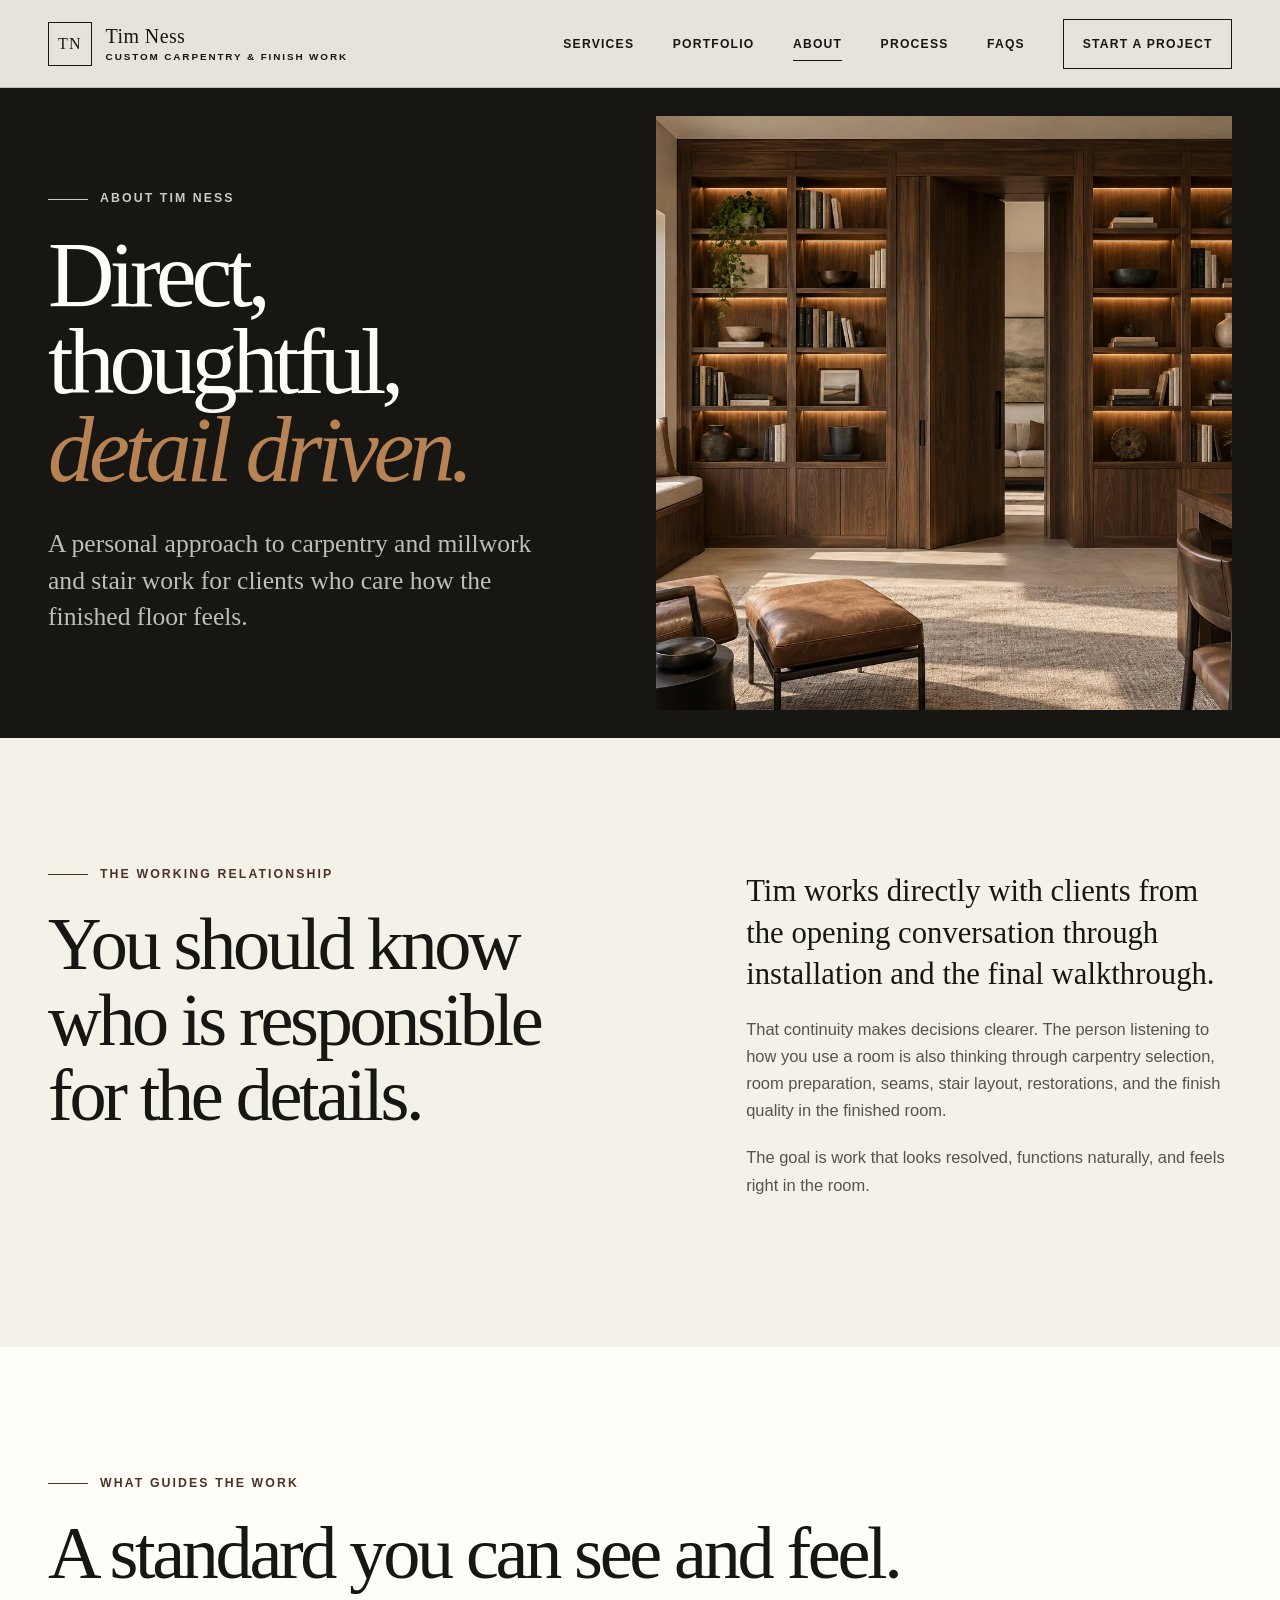
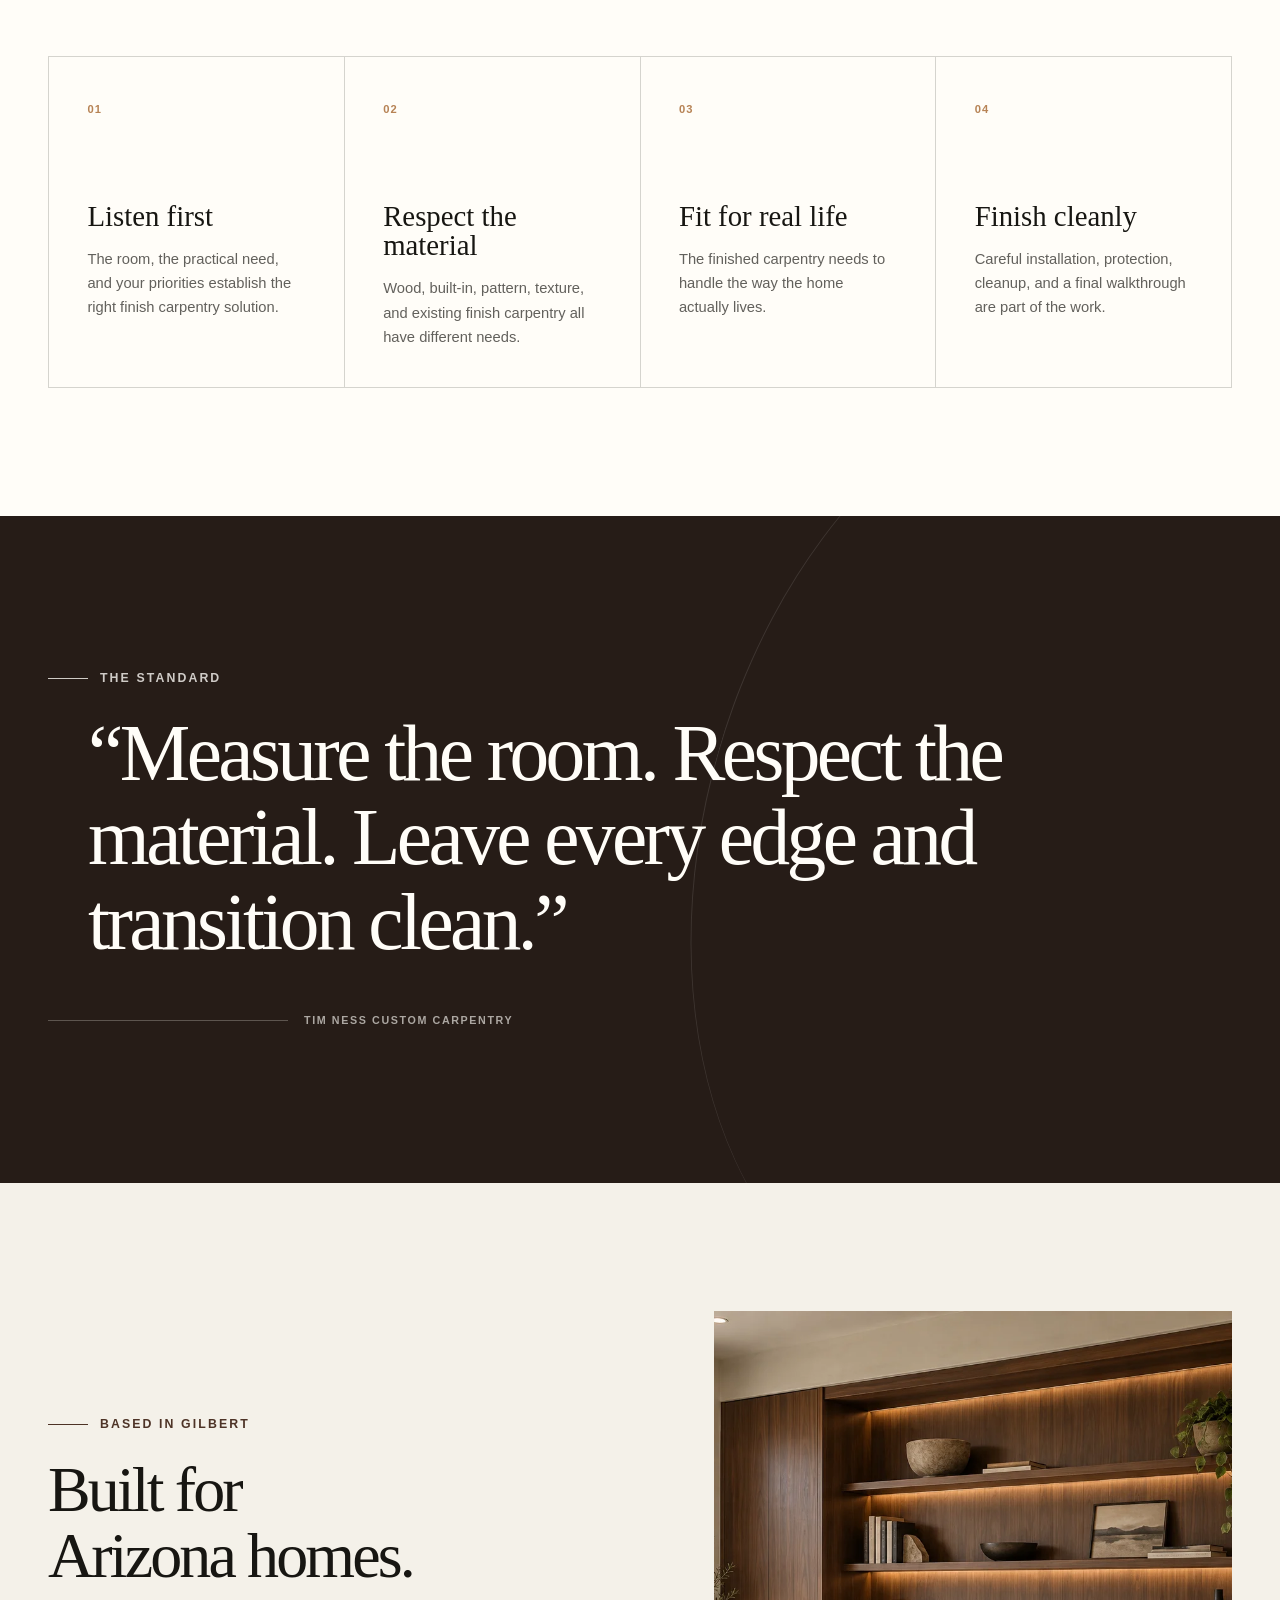
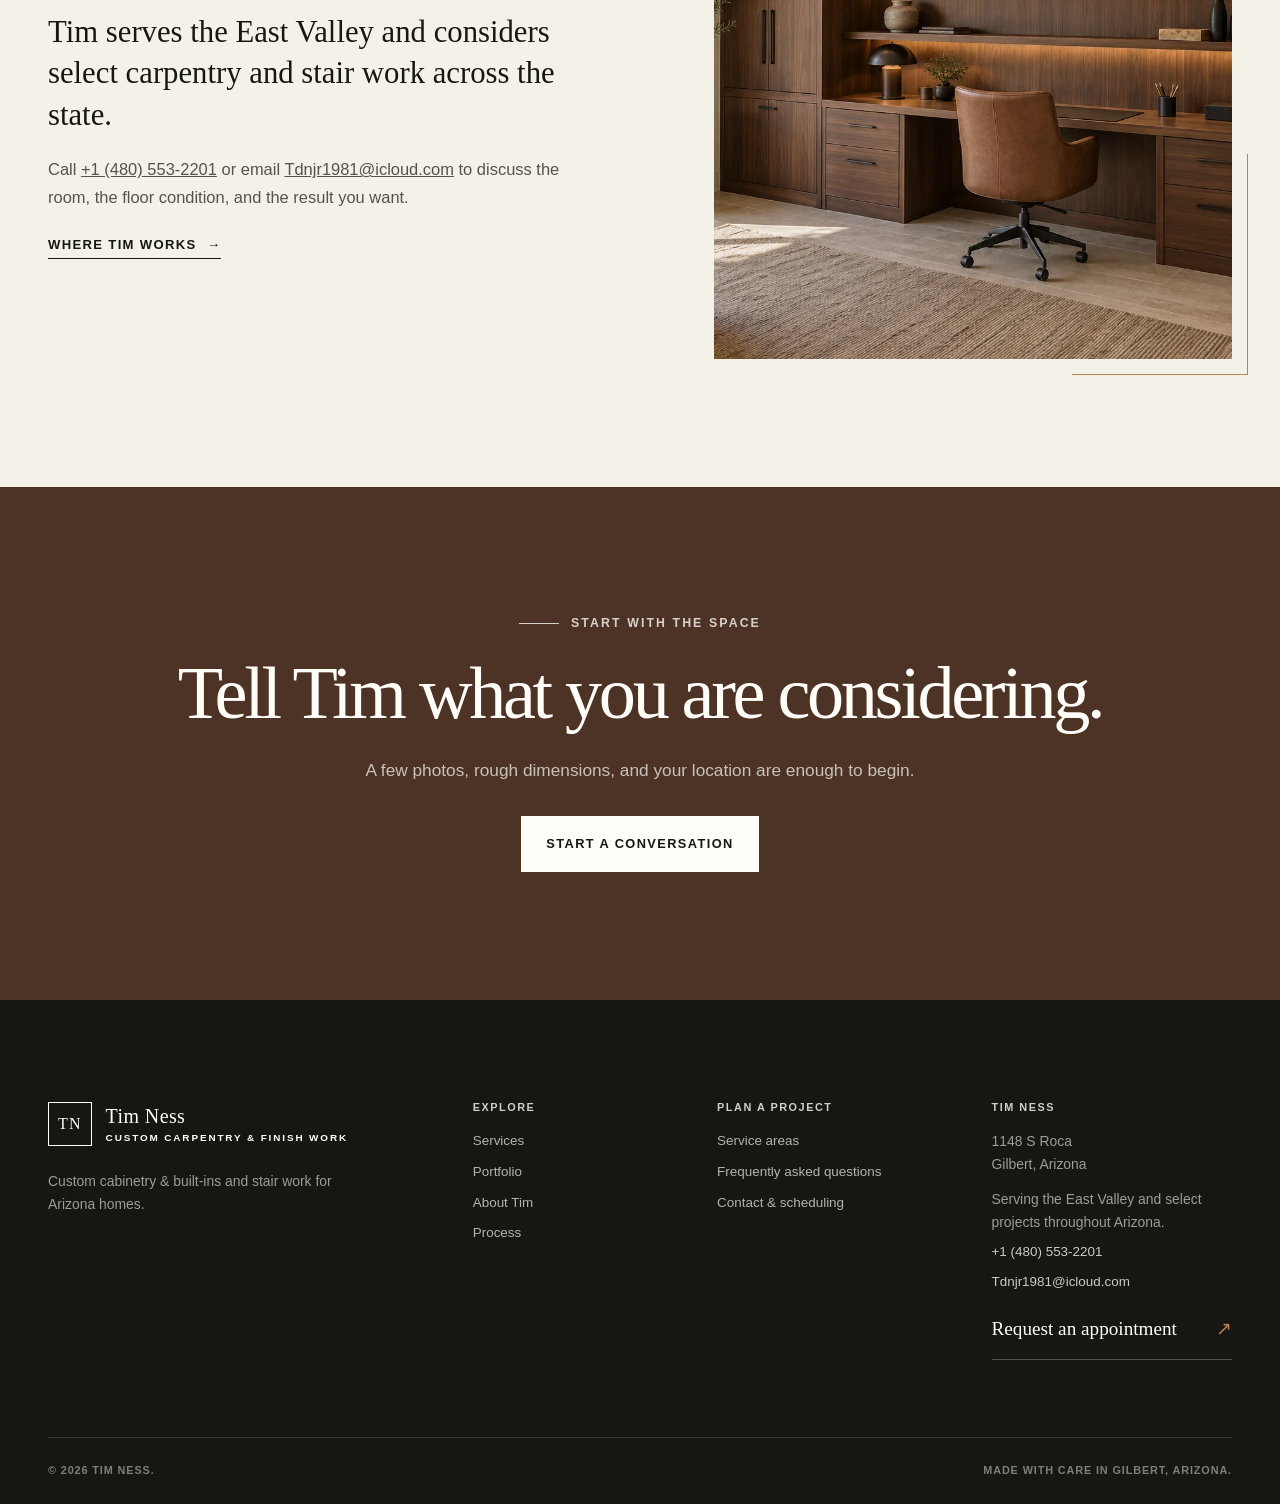
==== about/index.html @ 59b5bea2 "Publish Tim Ness carpentry preview" ====
<!doctype html>
<html lang="en-US">
<head>
	<meta charset="UTF-8">
	<meta name="viewport" content="width=device-width, initial-scale=1">
	<title>About Tim &#8211; Tim Ness Custom Carpentry</title>
<meta name='robots' content='noindex, nofollow' />
<meta name="description" content="Meet Tim Ness and learn about his detail-first approach to custom carpentry and finish work in Arizona."><style id="wp-img-auto-sizes-contain-inline-css">
img:is([sizes=auto i],[sizes^="auto," i]){contain-intrinsic-size:3000px 1500px}
/*# sourceURL=wp-img-auto-sizes-contain-inline-css */
</style>
<style id="wp-emoji-styles-inline-css">

	img.wp-smiley, img.emoji {
		display: inline !important;
		border: none !important;
		box-shadow: none !important;
		height: 1em !important;
		width: 1em !important;
		margin: 0 0.07em !important;
		vertical-align: -0.1em !important;
		background: none !important;
		padding: 0 !important;
	}
/*# sourceURL=wp-emoji-styles-inline-css */
</style>
<style id="wp-block-library-inline-css">
:root{--wp-block-synced-color:#7a00df;--wp-block-synced-color--rgb:122,0,223;--wp-bound-block-color:var(--wp-block-synced-color);--wp-editor-canvas-background:#ddd;--wp-admin-theme-color:#007cba;--wp-admin-theme-color--rgb:0,124,186;--wp-admin-theme-color-darker-10:#006ba1;--wp-admin-theme-color-darker-10--rgb:0,107,160.5;--wp-admin-theme-color-darker-20:#005a87;--wp-admin-theme-color-darker-20--rgb:0,90,135;--wp-admin-border-width-focus:2px}@media (min-resolution:192dpi){:root{--wp-admin-border-width-focus:1.5px}}.wp-element-button{cursor:pointer}:root .has-very-light-gray-background-color{background-color:#eee}:root .has-very-dark-gray-background-color{background-color:#313131}:root .has-very-light-gray-color{color:#eee}:root .has-very-dark-gray-color{color:#313131}:root .has-vivid-green-cyan-to-vivid-cyan-blue-gradient-background{background:linear-gradient(135deg,#00d084,#0693e3)}:root .has-purple-crush-gradient-background{background:linear-gradient(135deg,#34e2e4,#4721fb 50%,#ab1dfe)}:root .has-hazy-dawn-gradient-background{background:linear-gradient(135deg,#faaca8,#dad0ec)}:root .has-subdued-olive-gradient-background{background:linear-gradient(135deg,#fafae1,#67a671)}:root .has-atomic-cream-gradient-background{background:linear-gradient(135deg,#fdd79a,#004a59)}:root .has-nightshade-gradient-background{background:linear-gradient(135deg,#330968,#31cdcf)}:root .has-midnight-gradient-background{background:linear-gradient(135deg,#020381,#2874fc)}:root{--wp--preset--font-size--normal:16px;--wp--preset--font-size--huge:42px}.has-regular-font-size{font-size:1em}.has-larger-font-size{font-size:2.625em}.has-normal-font-size{font-size:var(--wp--preset--font-size--normal)}.has-huge-font-size{font-size:var(--wp--preset--font-size--huge)}:root .has-text-align-center{text-align:center}:root .has-text-align-left{text-align:left}:root .has-text-align-right{text-align:right}.has-fit-text{white-space:nowrap!important}#end-resizable-editor-section{display:none}.aligncenter{clear:both}.items-justified-left{justify-content:flex-start}.items-justified-center{justify-content:center}.items-justified-right{justify-content:flex-end}.items-justified-space-between{justify-content:space-between}.screen-reader-text{word-wrap:normal!important;border:0;clip-path:inset(50%);height:1px;margin:-1px;overflow:hidden;padding:0;position:absolute;width:1px;word-break:normal!important}.screen-reader-text:focus{background-color:#ddd;clip-path:none;color:#444;display:block;font-size:1em;height:auto;left:5px;line-height:normal;padding:15px 23px 14px;text-decoration:none;top:5px;width:auto;z-index:100000}html :where(.has-border-color){border-style:solid}html :where([style^=border-color],[style*=";border-color"],[style*="; border-color"]){border-style:solid}html :where([style^=border-top-color],[style*=";border-top-color"],[style*="; border-top-color"]){border-top-style:solid}html :where([style^=border-right-color],[style*=";border-right-color"],[style*="; border-right-color"]){border-right-style:solid}html :where([style^=border-bottom-color],[style*=";border-bottom-color"],[style*="; border-bottom-color"]){border-bottom-style:solid}html :where([style^=border-left-color],[style*=";border-left-color"],[style*="; border-left-color"]){border-left-style:solid}html :where([style^=border-width],[style*=";border-width"],[style*="; border-width"]){border-style:solid}html :where([style^=border-top-width],[style*=";border-top-width"],[style*="; border-top-width"]){border-top-style:solid}html :where([style^=border-right-width],[style*=";border-right-width"],[style*="; border-right-width"]){border-right-style:solid}html :where([style^=border-bottom-width],[style*=";border-bottom-width"],[style*="; border-bottom-width"]){border-bottom-style:solid}html :where([style^=border-left-width],[style*=";border-left-width"],[style*="; border-left-width"]){border-left-style:solid}html :where(img[class*=wp-image-]){height:auto;max-width:100%}:where(figure){margin:0 0 1em}html :where(.is-position-sticky){--wp-admin--admin-bar--position-offset:var(--wp-admin--admin-bar--height,0px)}@media screen and (max-width:600px){html :where(.is-position-sticky){--wp-admin--admin-bar--position-offset:0px}}

/*# sourceURL=/wp-includes/css/dist/block-library/common.min.css */
</style>
<style id="classic-theme-styles-inline-css">
/*! This file is auto-generated */
.wp-block-button__link{color:#fff;background-color:#32373c;border-radius:9999px;box-shadow:none;text-decoration:none;padding:calc(.667em + 2px) calc(1.333em + 2px);font-size:1.125em}.wp-block-file__button{background:#32373c;color:#fff;text-decoration:none}
/*# sourceURL=/wp-includes/css/classic-themes.min.css */
</style>

<style id="global-styles-inline-css">
:root{--wp--preset--aspect-ratio--square: 1;--wp--preset--aspect-ratio--4-3: 4/3;--wp--preset--aspect-ratio--3-4: 3/4;--wp--preset--aspect-ratio--3-2: 3/2;--wp--preset--aspect-ratio--2-3: 2/3;--wp--preset--aspect-ratio--16-9: 16/9;--wp--preset--aspect-ratio--9-16: 9/16;--wp--preset--color--black: #000000;--wp--preset--color--cyan-bluish-gray: #abb8c3;--wp--preset--color--white: #ffffff;--wp--preset--color--pale-pink: #f78da7;--wp--preset--color--vivid-red: #cf2e2e;--wp--preset--color--luminous-vivid-orange: #ff6900;--wp--preset--color--luminous-vivid-amber: #fcb900;--wp--preset--color--light-green-cyan: #7bdcb5;--wp--preset--color--vivid-green-cyan: #00d084;--wp--preset--color--pale-cyan-blue: #8ed1fc;--wp--preset--color--vivid-cyan-blue: #0693e3;--wp--preset--color--vivid-purple: #9b51e0;--wp--preset--gradient--vivid-cyan-blue-to-vivid-purple: linear-gradient(135deg,rgb(6,147,227) 0%,rgb(155,81,224) 100%);--wp--preset--gradient--light-green-cyan-to-vivid-green-cyan: linear-gradient(135deg,rgb(122,220,180) 0%,rgb(0,208,130) 100%);--wp--preset--gradient--luminous-vivid-amber-to-luminous-vivid-orange: linear-gradient(135deg,rgb(252,185,0) 0%,rgb(255,105,0) 100%);--wp--preset--gradient--luminous-vivid-orange-to-vivid-red: linear-gradient(135deg,rgb(255,105,0) 0%,rgb(207,46,46) 100%);--wp--preset--gradient--very-light-gray-to-cyan-bluish-gray: linear-gradient(135deg,rgb(238,238,238) 0%,rgb(169,184,195) 100%);--wp--preset--gradient--cool-to-warm-spectrum: linear-gradient(135deg,rgb(74,234,220) 0%,rgb(151,120,209) 20%,rgb(207,42,186) 40%,rgb(238,44,130) 60%,rgb(251,105,98) 80%,rgb(254,248,76) 100%);--wp--preset--gradient--blush-light-purple: linear-gradient(135deg,rgb(255,206,236) 0%,rgb(152,150,240) 100%);--wp--preset--gradient--blush-bordeaux: linear-gradient(135deg,rgb(254,205,165) 0%,rgb(254,45,45) 50%,rgb(107,0,62) 100%);--wp--preset--gradient--luminous-dusk: linear-gradient(135deg,rgb(255,203,112) 0%,rgb(199,81,192) 50%,rgb(65,88,208) 100%);--wp--preset--gradient--pale-ocean: linear-gradient(135deg,rgb(255,245,203) 0%,rgb(182,227,212) 50%,rgb(51,167,181) 100%);--wp--preset--gradient--electric-grass: linear-gradient(135deg,rgb(202,248,128) 0%,rgb(113,206,126) 100%);--wp--preset--gradient--midnight: linear-gradient(135deg,rgb(2,3,129) 0%,rgb(40,116,252) 100%);--wp--preset--font-size--small: 13px;--wp--preset--font-size--medium: 20px;--wp--preset--font-size--large: 36px;--wp--preset--font-size--x-large: 42px;--wp--preset--spacing--20: 0.44rem;--wp--preset--spacing--30: 0.67rem;--wp--preset--spacing--40: 1rem;--wp--preset--spacing--50: 1.5rem;--wp--preset--spacing--60: 2.25rem;--wp--preset--spacing--70: 3.38rem;--wp--preset--spacing--80: 5.06rem;--wp--preset--shadow--natural: 6px 6px 9px rgba(0, 0, 0, 0.2);--wp--preset--shadow--deep: 12px 12px 50px rgba(0, 0, 0, 0.4);--wp--preset--shadow--sharp: 6px 6px 0px rgba(0, 0, 0, 0.2);--wp--preset--shadow--outlined: 6px 6px 0px -3px rgb(255, 255, 255), 6px 6px rgb(0, 0, 0);--wp--preset--shadow--crisp: 6px 6px 0px rgb(0, 0, 0);}.wp-block-button{--wp--preset--dimension--25: 25%;--wp--preset--dimension--50: 50%;--wp--preset--dimension--75: 75%;--wp--preset--dimension--100: 100%;}:where(body) { margin: 0; }:where(.is-layout-flex){gap: 0.5em;}:where(.is-layout-grid){gap: 0.5em;}body .is-layout-flex{display: flex;}.is-layout-flex{flex-wrap: wrap;align-items: center;}.is-layout-flex > :is(*, div){margin: 0;}body .is-layout-grid{display: grid;}.is-layout-grid > :is(*, div){margin: 0;}body{padding-top: 0px;padding-right: 0px;padding-bottom: 0px;padding-left: 0px;}:root :where(.wp-element-button, .wp-block-button__link){background-color: #32373c;border-width: 0;color: #fff;font-family: inherit;font-size: inherit;font-style: inherit;font-weight: inherit;letter-spacing: inherit;line-height: inherit;padding-top: calc(0.667em + 2px);padding-right: calc(1.333em + 2px);padding-bottom: calc(0.667em + 2px);padding-left: calc(1.333em + 2px);text-decoration: none;text-transform: inherit;}.has-black-color{color: var(--wp--preset--color--black) !important;}.has-cyan-bluish-gray-color{color: var(--wp--preset--color--cyan-bluish-gray) !important;}.has-white-color{color: var(--wp--preset--color--white) !important;}.has-pale-pink-color{color: var(--wp--preset--color--pale-pink) !important;}.has-vivid-red-color{color: var(--wp--preset--color--vivid-red) !important;}.has-luminous-vivid-orange-color{color: var(--wp--preset--color--luminous-vivid-orange) !important;}.has-luminous-vivid-amber-color{color: var(--wp--preset--color--luminous-vivid-amber) !important;}.has-light-green-cyan-color{color: var(--wp--preset--color--light-green-cyan) !important;}.has-vivid-green-cyan-color{color: var(--wp--preset--color--vivid-green-cyan) !important;}.has-pale-cyan-blue-color{color: var(--wp--preset--color--pale-cyan-blue) !important;}.has-vivid-cyan-blue-color{color: var(--wp--preset--color--vivid-cyan-blue) !important;}.has-vivid-purple-color{color: var(--wp--preset--color--vivid-purple) !important;}.has-black-background-color{background-color: var(--wp--preset--color--black) !important;}.has-cyan-bluish-gray-background-color{background-color: var(--wp--preset--color--cyan-bluish-gray) !important;}.has-white-background-color{background-color: var(--wp--preset--color--white) !important;}.has-pale-pink-background-color{background-color: var(--wp--preset--color--pale-pink) !important;}.has-vivid-red-background-color{background-color: var(--wp--preset--color--vivid-red) !important;}.has-luminous-vivid-orange-background-color{background-color: var(--wp--preset--color--luminous-vivid-orange) !important;}.has-luminous-vivid-amber-background-color{background-color: var(--wp--preset--color--luminous-vivid-amber) !important;}.has-light-green-cyan-background-color{background-color: var(--wp--preset--color--light-green-cyan) !important;}.has-vivid-green-cyan-background-color{background-color: var(--wp--preset--color--vivid-green-cyan) !important;}.has-pale-cyan-blue-background-color{background-color: var(--wp--preset--color--pale-cyan-blue) !important;}.has-vivid-cyan-blue-background-color{background-color: var(--wp--preset--color--vivid-cyan-blue) !important;}.has-vivid-purple-background-color{background-color: var(--wp--preset--color--vivid-purple) !important;}.has-black-border-color{border-color: var(--wp--preset--color--black) !important;}.has-cyan-bluish-gray-border-color{border-color: var(--wp--preset--color--cyan-bluish-gray) !important;}.has-white-border-color{border-color: var(--wp--preset--color--white) !important;}.has-pale-pink-border-color{border-color: var(--wp--preset--color--pale-pink) !important;}.has-vivid-red-border-color{border-color: var(--wp--preset--color--vivid-red) !important;}.has-luminous-vivid-orange-border-color{border-color: var(--wp--preset--color--luminous-vivid-orange) !important;}.has-luminous-vivid-amber-border-color{border-color: var(--wp--preset--color--luminous-vivid-amber) !important;}.has-light-green-cyan-border-color{border-color: var(--wp--preset--color--light-green-cyan) !important;}.has-vivid-green-cyan-border-color{border-color: var(--wp--preset--color--vivid-green-cyan) !important;}.has-pale-cyan-blue-border-color{border-color: var(--wp--preset--color--pale-cyan-blue) !important;}.has-vivid-cyan-blue-border-color{border-color: var(--wp--preset--color--vivid-cyan-blue) !important;}.has-vivid-purple-border-color{border-color: var(--wp--preset--color--vivid-purple) !important;}.has-vivid-cyan-blue-to-vivid-purple-gradient-background{background: var(--wp--preset--gradient--vivid-cyan-blue-to-vivid-purple) !important;}.has-light-green-cyan-to-vivid-green-cyan-gradient-background{background: var(--wp--preset--gradient--light-green-cyan-to-vivid-green-cyan) !important;}.has-luminous-vivid-amber-to-luminous-vivid-orange-gradient-background{background: var(--wp--preset--gradient--luminous-vivid-amber-to-luminous-vivid-orange) !important;}.has-luminous-vivid-orange-to-vivid-red-gradient-background{background: var(--wp--preset--gradient--luminous-vivid-orange-to-vivid-red) !important;}.has-very-light-gray-to-cyan-bluish-gray-gradient-background{background: var(--wp--preset--gradient--very-light-gray-to-cyan-bluish-gray) !important;}.has-cool-to-warm-spectrum-gradient-background{background: var(--wp--preset--gradient--cool-to-warm-spectrum) !important;}.has-blush-light-purple-gradient-background{background: var(--wp--preset--gradient--blush-light-purple) !important;}.has-blush-bordeaux-gradient-background{background: var(--wp--preset--gradient--blush-bordeaux) !important;}.has-luminous-dusk-gradient-background{background: var(--wp--preset--gradient--luminous-dusk) !important;}.has-pale-ocean-gradient-background{background: var(--wp--preset--gradient--pale-ocean) !important;}.has-electric-grass-gradient-background{background: var(--wp--preset--gradient--electric-grass) !important;}.has-midnight-gradient-background{background: var(--wp--preset--gradient--midnight) !important;}.has-small-font-size{font-size: var(--wp--preset--font-size--small) !important;}.has-medium-font-size{font-size: var(--wp--preset--font-size--medium) !important;}.has-large-font-size{font-size: var(--wp--preset--font-size--large) !important;}.has-x-large-font-size{font-size: var(--wp--preset--font-size--x-large) !important;}
/*# sourceURL=global-styles-inline-css */
</style>

<link rel='stylesheet' id='tim-ness-main-css' href='https://ymemon.github.io/tim-ness-carpentry-preview/wp-content/themes/tim-ness-fine-carpentry/assets/css/main.css?ver=2.0.1' media='all' />
<link rel="https://api.w.org/" href="https://ymemon.github.io/tim-ness-carpentry-preview/wp-json/" /><link rel="alternate" title="JSON" type="application/json" href="https://ymemon.github.io/tim-ness-carpentry-preview/wp-json/wp/v2/pages/7" /><link rel="EditURI" type="application/rsd+xml" title="RSD" href="https://ymemon.github.io/tim-ness-carpentry-preview/xmlrpc.php?rsd" />
<meta name="generator" content="WordPress 7.1" />
<link rel="canonical" href="https://ymemon.github.io/tim-ness-carpentry-preview/about/" />
<link rel='shortlink' href='https://ymemon.github.io/tim-ness-carpentry-preview/?p=7' />
</head>
<body class="wp-singular page-template-default page page-id-7 wp-embed-responsive wp-theme-tim-ness-fine-carpentry">
<a class="skip-link" href="#main-content">Skip to content</a>
<header class="site-header" data-site-header>
	<div class="site-shell header-inner">
		<a class="brand" href="https://ymemon.github.io/tim-ness-carpentry-preview/" aria-label="Tim Ness Custom Carpentry and Stair Work home">
			<span class="brand-mark" aria-hidden="true">TN</span>
			<span class="brand-copy">
				<strong>Tim Ness</strong>
				<small>Custom Carpentry & Finish Work</small>
			</span>
		</a>

		<button class="menu-toggle" type="button" aria-expanded="false" aria-controls="site-navigation">
			<span class="sr-only">Toggle navigation</span>
			<span></span><span></span>
		</button>

		<nav class="site-navigation" id="site-navigation" aria-label="Primary navigation">
			<a  href="https://ymemon.github.io/tim-ness-carpentry-preview/services/">Services</a>
			<a  href="https://ymemon.github.io/tim-ness-carpentry-preview/portfolio/">Portfolio</a>
			<a class="is-current" aria-current="page" href="https://ymemon.github.io/tim-ness-carpentry-preview/about/">About</a>
			<a  href="https://ymemon.github.io/tim-ness-carpentry-preview/process/">Process</a>
			<a  href="https://ymemon.github.io/tim-ness-carpentry-preview/frequently-asked-questions/">FAQs</a>
			<a class="nav-cta"  href="https://ymemon.github.io/tim-ness-carpentry-preview/contact/">Start a project</a>
		</nav>
	</div>
</header>




<main id="main-content">
	<section class="page-hero page-hero-dark"><div class="site-shell page-hero-grid"><div class="page-hero-copy"><p class="eyebrow eyebrow-light">About Tim Ness</p><h1>Direct, thoughtful,<br><em>detail driven.</em></h1><p class="page-lede">A personal approach to carpentry and millwork and stair work for clients who care how the finished floor feels.</p></div><div class="page-hero-image"><img src="https://ymemon.github.io/tim-ness-carpentry-preview/wp-content/themes/tim-ness-fine-carpentry/assets/images/built-ins-concept.webp" alt="Custom walnut built-in cabinetry with integrated seating in an Arizona home" width="1696" height="960" fetchpriority="high"></div></div></section>
	<section class="section-pad"><div class="site-shell content-split"><div><p class="eyebrow">The working relationship</p><h2>You should know who is responsible for the details.</h2></div><div class="rich-copy"><p class="lead">Tim works directly with clients from the opening conversation through installation and the final walkthrough.</p><p>That continuity makes decisions clearer. The person listening to how you use a room is also thinking through carpentry selection, room preparation, seams, stair layout, restorations, and the finish quality in the finished room.</p><p>The goal is work that looks resolved, functions naturally, and feels right in the room.</p></div></div></section>
	<section class="value-section section-pad"><div class="site-shell"><div class="section-heading"><p class="eyebrow">What guides the work</p><h2>A standard you can see and feel.</h2></div><div class="value-grid"><article class="value-card"><span>01</span><h3>Listen first</h3><p>The room, the practical need, and your priorities establish the right finish carpentry solution.</p></article><article class="value-card"><span>02</span><h3>Respect the material</h3><p>Wood, built-in, pattern, texture, and existing finish carpentry all have different needs.</p></article><article class="value-card"><span>03</span><h3>Fit for real life</h3><p>The finished carpentry needs to handle the way the home actually lives.</p></article><article class="value-card"><span>04</span><h3>Finish cleanly</h3><p>Careful installation, protection, cleanup, and a final walkthrough are part of the work.</p></article></div></div></section>
	<section class="statement" aria-label="Craft statement"><div class="site-shell statement-inner"><p class="eyebrow eyebrow-light">The standard</p><blockquote>&ldquo;Measure the room. Respect the material. Leave every edge and transition clean.&rdquo;</blockquote><div class="statement-rule"><span></span><small>Tim Ness Custom Carpentry</small></div></div></section>
	<section class="section-pad"><div class="site-shell content-split content-split-image reverse"><div class="split-image"><img src="https://ymemon.github.io/tim-ness-carpentry-preview/wp-content/themes/tim-ness-fine-carpentry/assets/images/portfolio-office-concept.webp" alt="Warm carpentryed room in an Arizona home" width="1536" height="1024" loading="lazy"></div><div class="split-copy"><p class="eyebrow">Based in Gilbert</p><h2>Built for Arizona homes.</h2><p class="lead">Tim serves the East Valley and considers select carpentry and stair work across the state.</p><p>Call <a href="tel:+14805532201">+1 (480) 553-2201</a> or email <a href="mailto:Tdnjr1981@icloud.com">Tdnjr1981@icloud.com</a> to discuss the room, the floor condition, and the result you want.</p><a class="text-link" href="https://ymemon.github.io/tim-ness-carpentry-preview/service-areas/">Where Tim works <span aria-hidden="true">&rarr;</span></a></div></div></section>
	<section class="page-cta"><div class="site-shell page-cta-inner"><p class="eyebrow eyebrow-light">Start with the space</p><h2>Tell Tim what you are considering.</h2><p>A few photos, rough dimensions, and your location are enough to begin.</p><a class="button button-light" href="https://ymemon.github.io/tim-ness-carpentry-preview/contact/">Start a conversation</a></div></section>
</main>
<footer class="site-footer">
	<div class="site-shell footer-grid">
		<div>
			<a class="brand brand-light" href="https://ymemon.github.io/tim-ness-carpentry-preview/">
				<span class="brand-mark" aria-hidden="true">TN</span>
				<span class="brand-copy"><strong>Tim Ness</strong><small>Custom Carpentry & Finish Work</small></span>
			</a>
			<p>Custom cabinetry & built-ins and stair work for Arizona homes.</p>
		</div>
		<div>
			<h2>Explore</h2>
			<nav class="footer-links" aria-label="Footer navigation">
				<a href="https://ymemon.github.io/tim-ness-carpentry-preview/services/">Services</a>
				<a href="https://ymemon.github.io/tim-ness-carpentry-preview/portfolio/">Portfolio</a>
				<a href="https://ymemon.github.io/tim-ness-carpentry-preview/about/">About Tim</a>
				<a href="https://ymemon.github.io/tim-ness-carpentry-preview/process/">Process</a>
			</nav>
		</div>
		<div>
			<h2>Plan a project</h2>
			<nav class="footer-links" aria-label="Project information">
				<a href="https://ymemon.github.io/tim-ness-carpentry-preview/service-areas/">Service areas</a>
				<a href="https://ymemon.github.io/tim-ness-carpentry-preview/frequently-asked-questions/">Frequently asked questions</a>
				<a href="https://ymemon.github.io/tim-ness-carpentry-preview/contact/">Contact & scheduling</a>
			</nav>
		</div>
		<div>
			<h2>Tim Ness</h2>
			<address>1148 S Roca<br>Gilbert, Arizona</address>
			<p class="footer-service-note">Serving the East Valley and select projects throughout Arizona.</p>
			<a class="footer-contact-line" href="tel:+14805532201">+1 (480) 553-2201</a>
			<a class="footer-contact-line" href="mailto:Tdnjr1981@icloud.com">Tdnjr1981@icloud.com</a>
			<a class="footer-action" href="https://ymemon.github.io/tim-ness-carpentry-preview/contact/">Request an appointment <span aria-hidden="true">↗</span></a>
		</div>
	</div>
	<div class="site-shell footer-bottom">
		<p>© 2026 Tim Ness.</p>
		<p>Made with care in Gilbert, Arizona.</p>
	</div>
</footer>
<script type="speculationrules">
{"prefetch":[{"source":"document","where":{"and":[{"href_matches":"/*"},{"not":{"href_matches":["/wp-*.php","/wp-admin/*","/wp-content/uploads/*","/wp-content/*","/wp-content/plugins/*","/wp-content/themes/tim-ness-fine-carpentry/*","/*\\?(.+)"]}},{"not":{"selector_matches":"a[rel~=\"nofollow\"]"}},{"not":{"selector_matches":".no-prefetch, .no-prefetch a"}}]},"eagerness":"conservative"}]}
</script>
<script id="tim-ness-main-js" src="https://ymemon.github.io/tim-ness-carpentry-preview/wp-content/themes/tim-ness-fine-carpentry/assets/js/main.js?ver=2.0.1"></script>
<script id="wp-emoji-settings" type="application/json">
{"baseUrl":"https://s.w.org/images/core/emoji/17.0.2/72x72/","ext":".png","svgUrl":"https://s.w.org/images/core/emoji/17.0.2/svg/","svgExt":".svg","source":{"concatemoji":"https://ymemon.github.io/tim-ness-carpentry-preview/wp-includes/js/wp-emoji-release.min.js?ver=7.1"}}
</script>
<script type="module">
/*! This file is auto-generated */
var e="script#wp-emoji-settings",t=document.querySelector(e);if(!(t instanceof HTMLScriptElement))throw new Error("Element missing: "+e);const r=JSON.parse(t.text),s=(window._wpemojiSettings=r,"wpEmojiSettingsSupports"),o=["flag","emoji"];function i(e){try{var t={supportTests:e,timestamp:(new Date).valueOf()};sessionStorage.setItem(s,JSON.stringify(t))}catch(e){}}function c(e,t,n){e.clearRect(0,0,e.canvas.width,e.canvas.height),e.fillText(t,0,0);t=new Uint32Array(e.getImageData(0,0,e.canvas.width,e.canvas.height).data);e.clearRect(0,0,e.canvas.width,e.canvas.height),e.fillText(n,0,0);const r=new Uint32Array(e.getImageData(0,0,e.canvas.width,e.canvas.height).data);return t.every((e,t)=>e===r[t])}function p(e,t){e.clearRect(0,0,e.canvas.width,e.canvas.height),e.fillText(t,0,0);var n=e.getImageData(16,16,1,1);for(let e=0;e<n.data.length;e++)if(0!==n.data[e])return!1;return!0}function u(e,t,n,r){switch(t){case"flag":return n(e,"\ud83c\udff3\ufe0f\u200d\u26a7\ufe0f","\ud83c\udff3\ufe0f\u200b\u26a7\ufe0f")?!1:!n(e,"\ud83c\udde8\ud83c\uddf6","\ud83c\udde8\u200b\ud83c\uddf6")&&!n(e,"\ud83c\udff4\udb40\udc67\udb40\udc62\udb40\udc65\udb40\udc6e\udb40\udc67\udb40\udc7f","\ud83c\udff4\u200b\udb40\udc67\u200b\udb40\udc62\u200b\udb40\udc65\u200b\udb40\udc6e\u200b\udb40\udc67\u200b\udb40\udc7f");case"emoji":return!r(e,"\ud83e\u1fac8")}return!1}function f(e,t,n,r){let a;const s=(a="undefined"!=typeof WorkerGlobalScope&&self instanceof WorkerGlobalScope?new OffscreenCanvas(300,150):document.createElement("canvas")).getContext("2d",{willReadFrequently:!0}),o=(s.textBaseline="top",s.font="600 32px Arial",{});return e.forEach(e=>{o[e]=t(s,e,n,r)}),o}function a(e){var t=document.createElement("script");t.src=e,t.defer=!0,document.head.appendChild(t)}r.supports={everything:!0,everythingExceptFlag:!0},new Promise(t=>{let n=function(){try{var e=JSON.parse(sessionStorage.getItem(s));if("object"==typeof e&&"number"==typeof e.timestamp&&(new Date).valueOf()<e.timestamp+604800&&"object"==typeof e.supportTests)return e.supportTests}catch(e){}return null}();if(!n){if("undefined"!=typeof Worker&&"undefined"!=typeof OffscreenCanvas&&"undefined"!=typeof URL&&URL.createObjectURL&&"undefined"!=typeof Blob)try{var e="postMessage("+f.toString()+"("+[JSON.stringify(o),u.toString(),c.toString(),p.toString()].join(",")+"));",r=new Blob([e],{type:"text/javascript"});const a=new Worker(URL.createObjectURL(r),{name:"wpTestEmojiSupports"});return void(a.onmessage=e=>{i(n=e.data),a.terminate(),t(n)})}catch(e){}i(n=f(o,u,c,p))}t(n)}).then(e=>{for(const n in e)r.supports[n]=e[n],r.supports.everything=r.supports.everything&&r.supports[n],"flag"!==n&&(r.supports.everythingExceptFlag=r.supports.everythingExceptFlag&&r.supports[n]);var t;r.supports.everythingExceptFlag=r.supports.everythingExceptFlag&&!r.supports.flag,r.supports.everything||((t=r.source||{}).concatemoji?a(t.concatemoji):t.wpemoji&&t.twemoji&&(a(t.twemoji),a(t.wpemoji)))});
//# sourceURL=https://ymemon.github.io/tim-ness-carpentry-preview/wp-includes/js/wp-emoji-loader.min.js
</script>
</body>
</html>
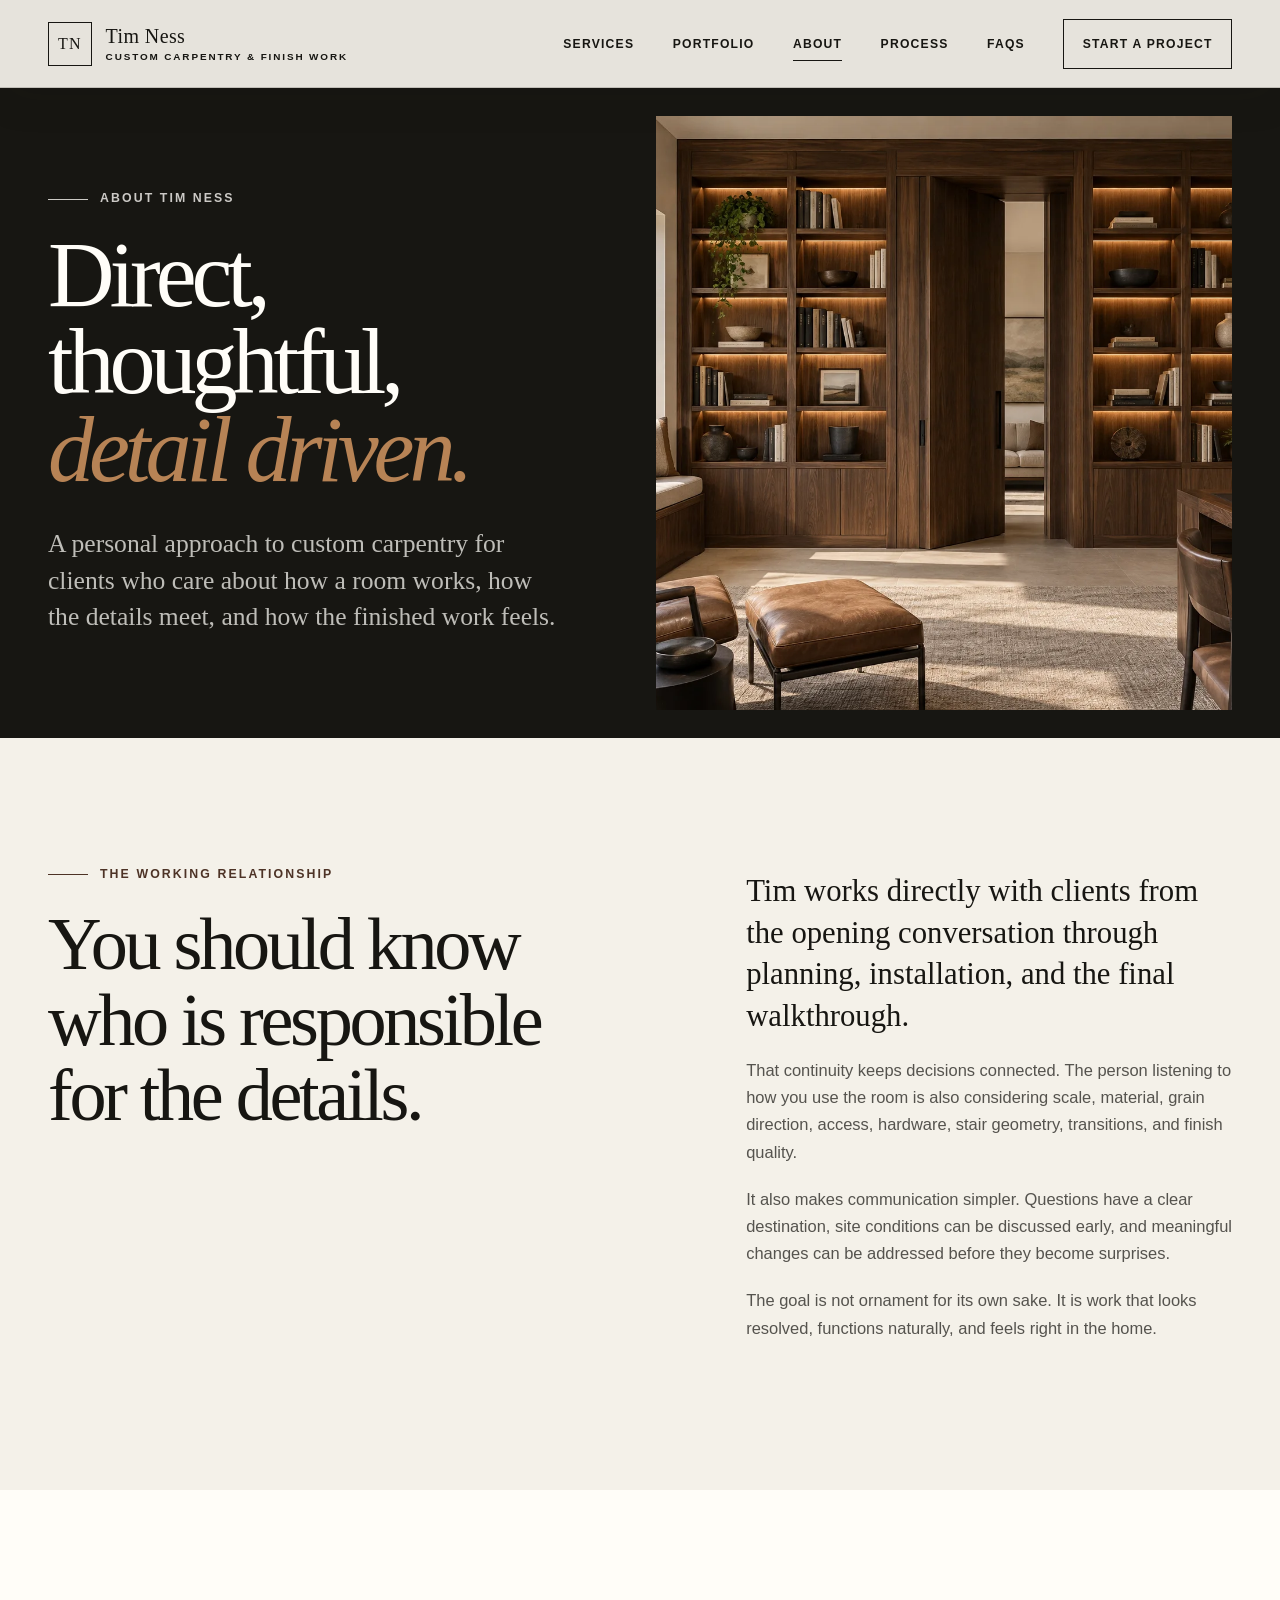
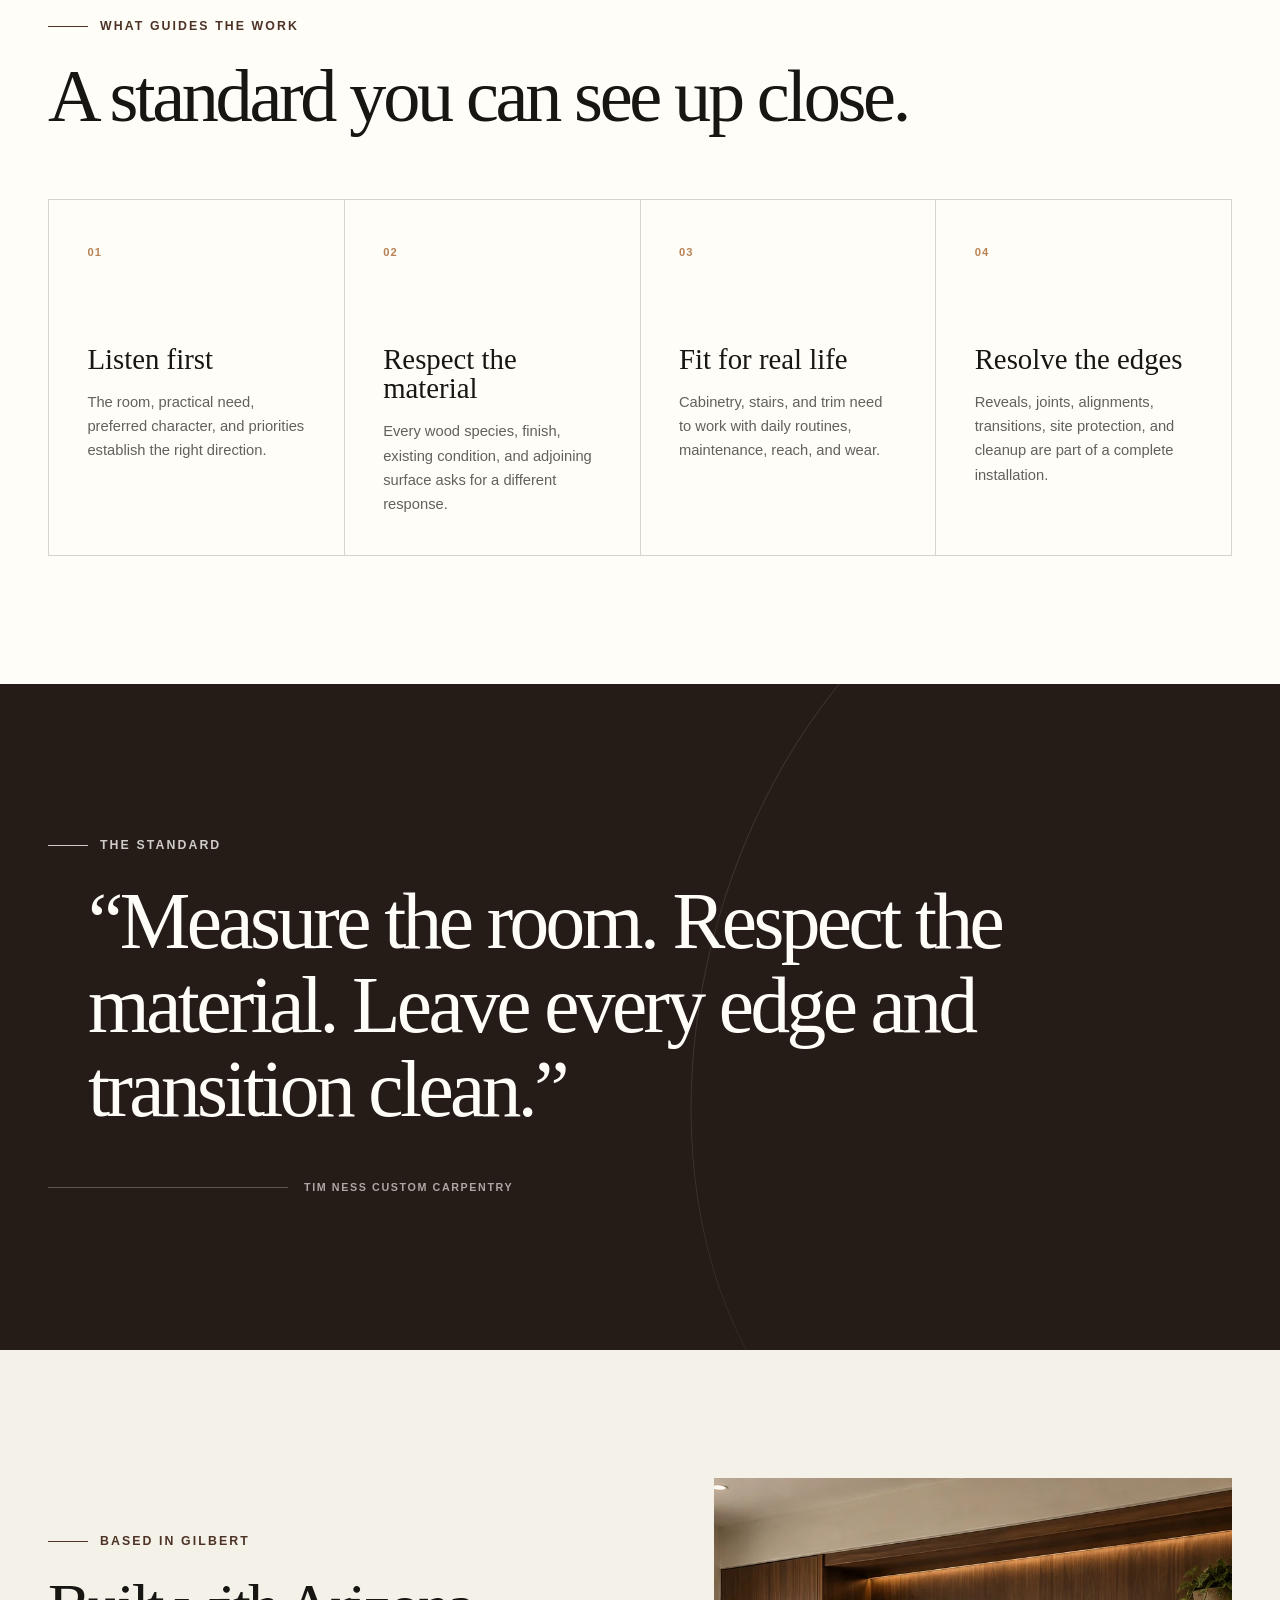
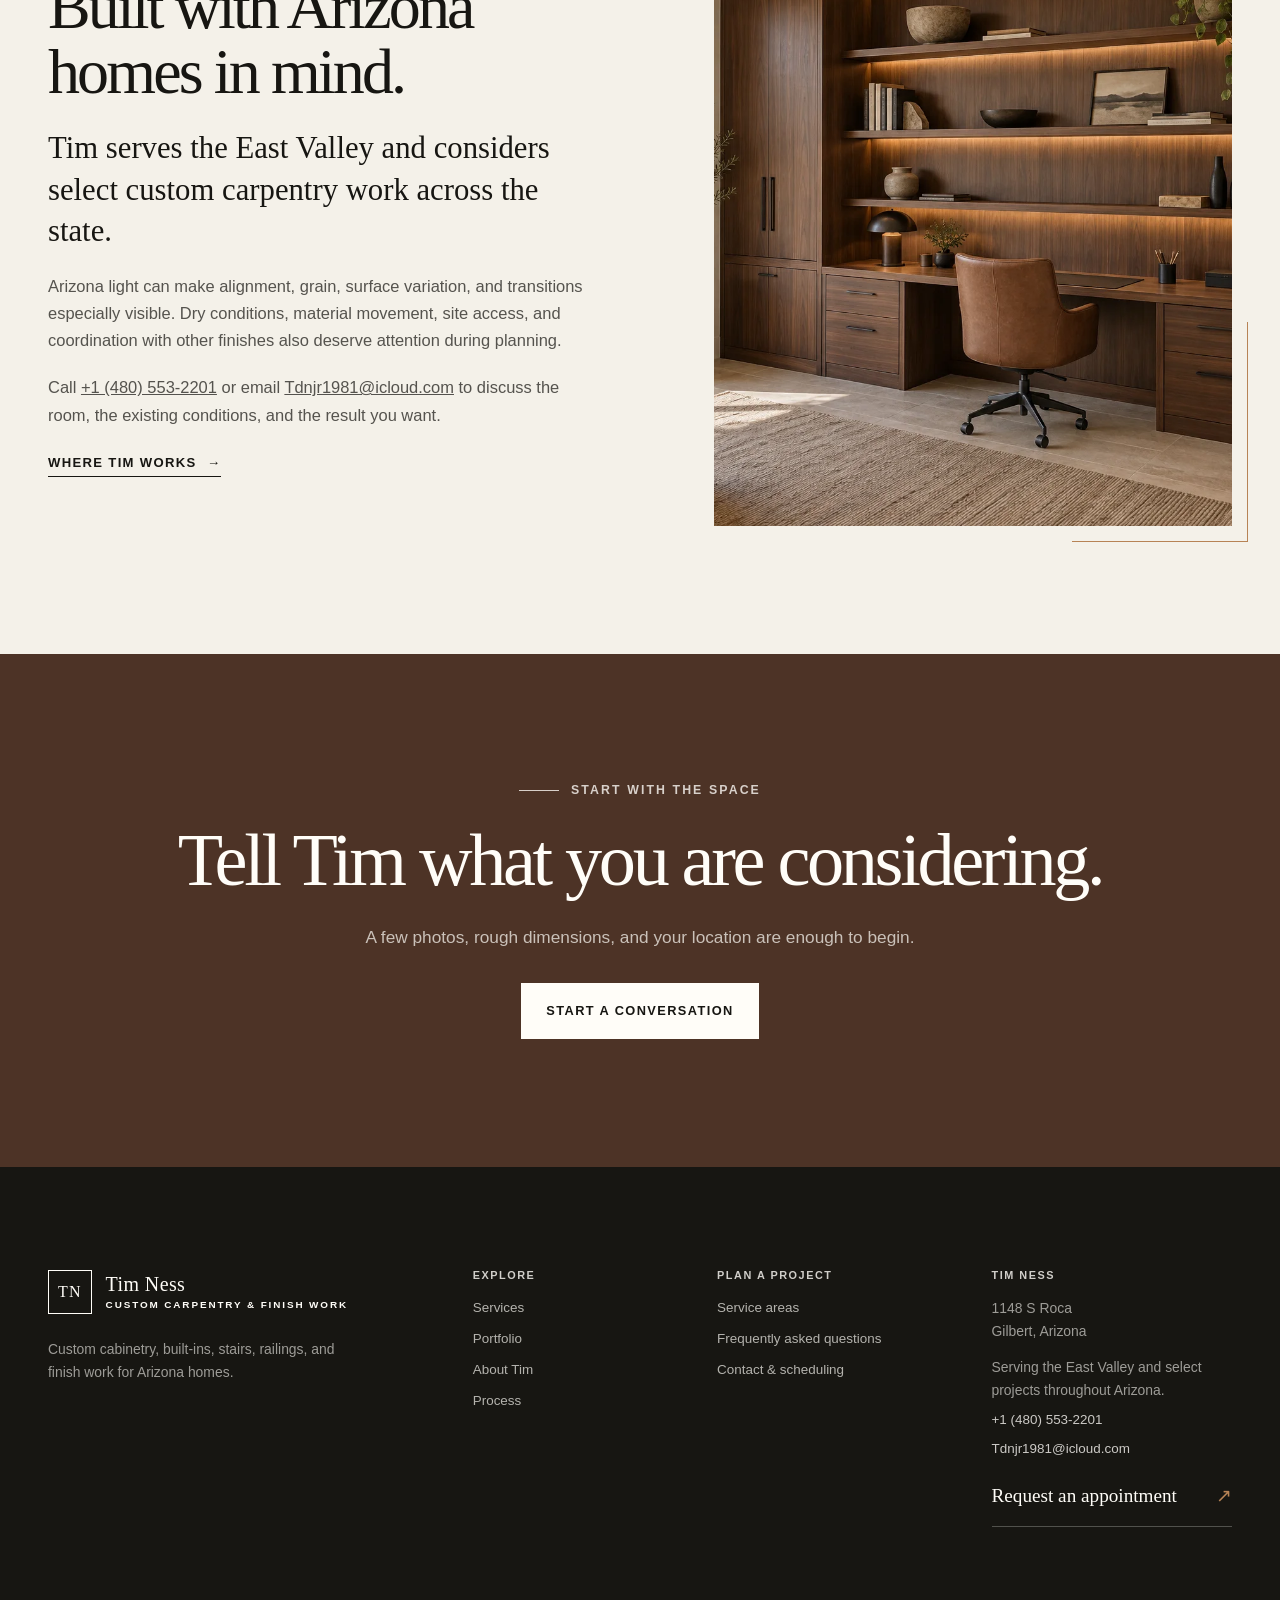
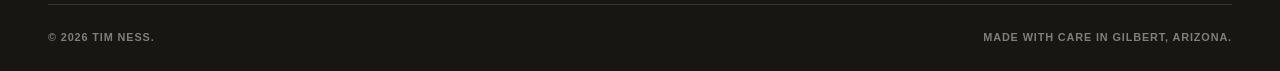
==== commit 839409e3: "Enrich carpentry preview content and imagery" ====
--- a/about/index.html
+++ b/about/index.html
@@ -78,11 +78,11 @@
 
 
 <main id="main-content">
-	<section class="page-hero page-hero-dark"><div class="site-shell page-hero-grid"><div class="page-hero-copy"><p class="eyebrow eyebrow-light">About Tim Ness</p><h1>Direct, thoughtful,<br><em>detail driven.</em></h1><p class="page-lede">A personal approach to carpentry and millwork and stair work for clients who care how the finished floor feels.</p></div><div class="page-hero-image"><img src="https://ymemon.github.io/tim-ness-carpentry-preview/wp-content/themes/tim-ness-fine-carpentry/assets/images/built-ins-concept.webp" alt="Custom walnut built-in cabinetry with integrated seating in an Arizona home" width="1696" height="960" fetchpriority="high"></div></div></section>
-	<section class="section-pad"><div class="site-shell content-split"><div><p class="eyebrow">The working relationship</p><h2>You should know who is responsible for the details.</h2></div><div class="rich-copy"><p class="lead">Tim works directly with clients from the opening conversation through installation and the final walkthrough.</p><p>That continuity makes decisions clearer. The person listening to how you use a room is also thinking through carpentry selection, room preparation, seams, stair layout, restorations, and the finish quality in the finished room.</p><p>The goal is work that looks resolved, functions naturally, and feels right in the room.</p></div></div></section>
-	<section class="value-section section-pad"><div class="site-shell"><div class="section-heading"><p class="eyebrow">What guides the work</p><h2>A standard you can see and feel.</h2></div><div class="value-grid"><article class="value-card"><span>01</span><h3>Listen first</h3><p>The room, the practical need, and your priorities establish the right finish carpentry solution.</p></article><article class="value-card"><span>02</span><h3>Respect the material</h3><p>Wood, built-in, pattern, texture, and existing finish carpentry all have different needs.</p></article><article class="value-card"><span>03</span><h3>Fit for real life</h3><p>The finished carpentry needs to handle the way the home actually lives.</p></article><article class="value-card"><span>04</span><h3>Finish cleanly</h3><p>Careful installation, protection, cleanup, and a final walkthrough are part of the work.</p></article></div></div></section>
+	<section class="page-hero page-hero-dark"><div class="site-shell page-hero-grid"><div class="page-hero-copy"><p class="eyebrow eyebrow-light">About Tim Ness</p><h1>Direct, thoughtful,<br><em>detail driven.</em></h1><p class="page-lede">A personal approach to custom carpentry for clients who care about how a room works, how the details meet, and how the finished work feels.</p></div><div class="page-hero-image"><img src="https://ymemon.github.io/tim-ness-carpentry-preview/wp-content/themes/tim-ness-fine-carpentry/assets/images/built-ins-concept.webp" alt="Concept image of walnut built-in cabinetry with integrated seating" width="1536" height="1024" fetchpriority="high"></div></div></section>
+	<section class="section-pad"><div class="site-shell content-split"><div><p class="eyebrow">The working relationship</p><h2>You should know who is responsible for the details.</h2></div><div class="rich-copy"><p class="lead">Tim works directly with clients from the opening conversation through planning, installation, and the final walkthrough.</p><p>That continuity keeps decisions connected. The person listening to how you use the room is also considering scale, material, grain direction, access, hardware, stair geometry, transitions, and finish quality.</p><p>It also makes communication simpler. Questions have a clear destination, site conditions can be discussed early, and meaningful changes can be addressed before they become surprises.</p><p>The goal is not ornament for its own sake. It is work that looks resolved, functions naturally, and feels right in the home.</p></div></div></section>
+	<section class="value-section section-pad"><div class="site-shell"><div class="section-heading"><p class="eyebrow">What guides the work</p><h2>A standard you can see up close.</h2></div><div class="value-grid"><article class="value-card"><span>01</span><h3>Listen first</h3><p>The room, practical need, preferred character, and priorities establish the right direction.</p></article><article class="value-card"><span>02</span><h3>Respect the material</h3><p>Every wood species, finish, existing condition, and adjoining surface asks for a different response.</p></article><article class="value-card"><span>03</span><h3>Fit for real life</h3><p>Cabinetry, stairs, and trim need to work with daily routines, maintenance, reach, and wear.</p></article><article class="value-card"><span>04</span><h3>Resolve the edges</h3><p>Reveals, joints, alignments, transitions, site protection, and cleanup are part of a complete installation.</p></article></div></div></section>
 	<section class="statement" aria-label="Craft statement"><div class="site-shell statement-inner"><p class="eyebrow eyebrow-light">The standard</p><blockquote>&ldquo;Measure the room. Respect the material. Leave every edge and transition clean.&rdquo;</blockquote><div class="statement-rule"><span></span><small>Tim Ness Custom Carpentry</small></div></div></section>
-	<section class="section-pad"><div class="site-shell content-split content-split-image reverse"><div class="split-image"><img src="https://ymemon.github.io/tim-ness-carpentry-preview/wp-content/themes/tim-ness-fine-carpentry/assets/images/portfolio-office-concept.webp" alt="Warm carpentryed room in an Arizona home" width="1536" height="1024" loading="lazy"></div><div class="split-copy"><p class="eyebrow">Based in Gilbert</p><h2>Built for Arizona homes.</h2><p class="lead">Tim serves the East Valley and considers select carpentry and stair work across the state.</p><p>Call <a href="tel:+14805532201">+1 (480) 553-2201</a> or email <a href="mailto:Tdnjr1981@icloud.com">Tdnjr1981@icloud.com</a> to discuss the room, the floor condition, and the result you want.</p><a class="text-link" href="https://ymemon.github.io/tim-ness-carpentry-preview/service-areas/">Where Tim works <span aria-hidden="true">&rarr;</span></a></div></div></section>
+	<section class="section-pad"><div class="site-shell content-split content-split-image reverse"><div class="split-image"><img src="https://ymemon.github.io/tim-ness-carpentry-preview/wp-content/themes/tim-ness-fine-carpentry/assets/images/portfolio-office-concept.webp" alt="Concept image of a warm custom home office in an Arizona residence" width="1536" height="1024" loading="lazy"></div><div class="split-copy"><p class="eyebrow">Based in Gilbert</p><h2>Built with Arizona homes in mind.</h2><p class="lead">Tim serves the East Valley and considers select custom carpentry work across the state.</p><p>Arizona light can make alignment, grain, surface variation, and transitions especially visible. Dry conditions, material movement, site access, and coordination with other finishes also deserve attention during planning.</p><p>Call <a href="tel:+14805532201">+1 (480) 553-2201</a> or email <a href="mailto:Tdnjr1981@icloud.com">Tdnjr1981@icloud.com</a> to discuss the room, the existing conditions, and the result you want.</p><a class="text-link" href="https://ymemon.github.io/tim-ness-carpentry-preview/service-areas/">Where Tim works <span aria-hidden="true">&rarr;</span></a></div></div></section>
 	<section class="page-cta"><div class="site-shell page-cta-inner"><p class="eyebrow eyebrow-light">Start with the space</p><h2>Tell Tim what you are considering.</h2><p>A few photos, rough dimensions, and your location are enough to begin.</p><a class="button button-light" href="https://ymemon.github.io/tim-ness-carpentry-preview/contact/">Start a conversation</a></div></section>
 </main>
 <footer class="site-footer">
@@ -92,7 +92,7 @@
 				<span class="brand-mark" aria-hidden="true">TN</span>
 				<span class="brand-copy"><strong>Tim Ness</strong><small>Custom Carpentry & Finish Work</small></span>
 			</a>
-			<p>Custom cabinetry & built-ins and stair work for Arizona homes.</p>
+			<p>Custom cabinetry, built-ins, stairs, railings, and finish work for Arizona homes.</p>
 		</div>
 		<div>
 			<h2>Explore</h2>
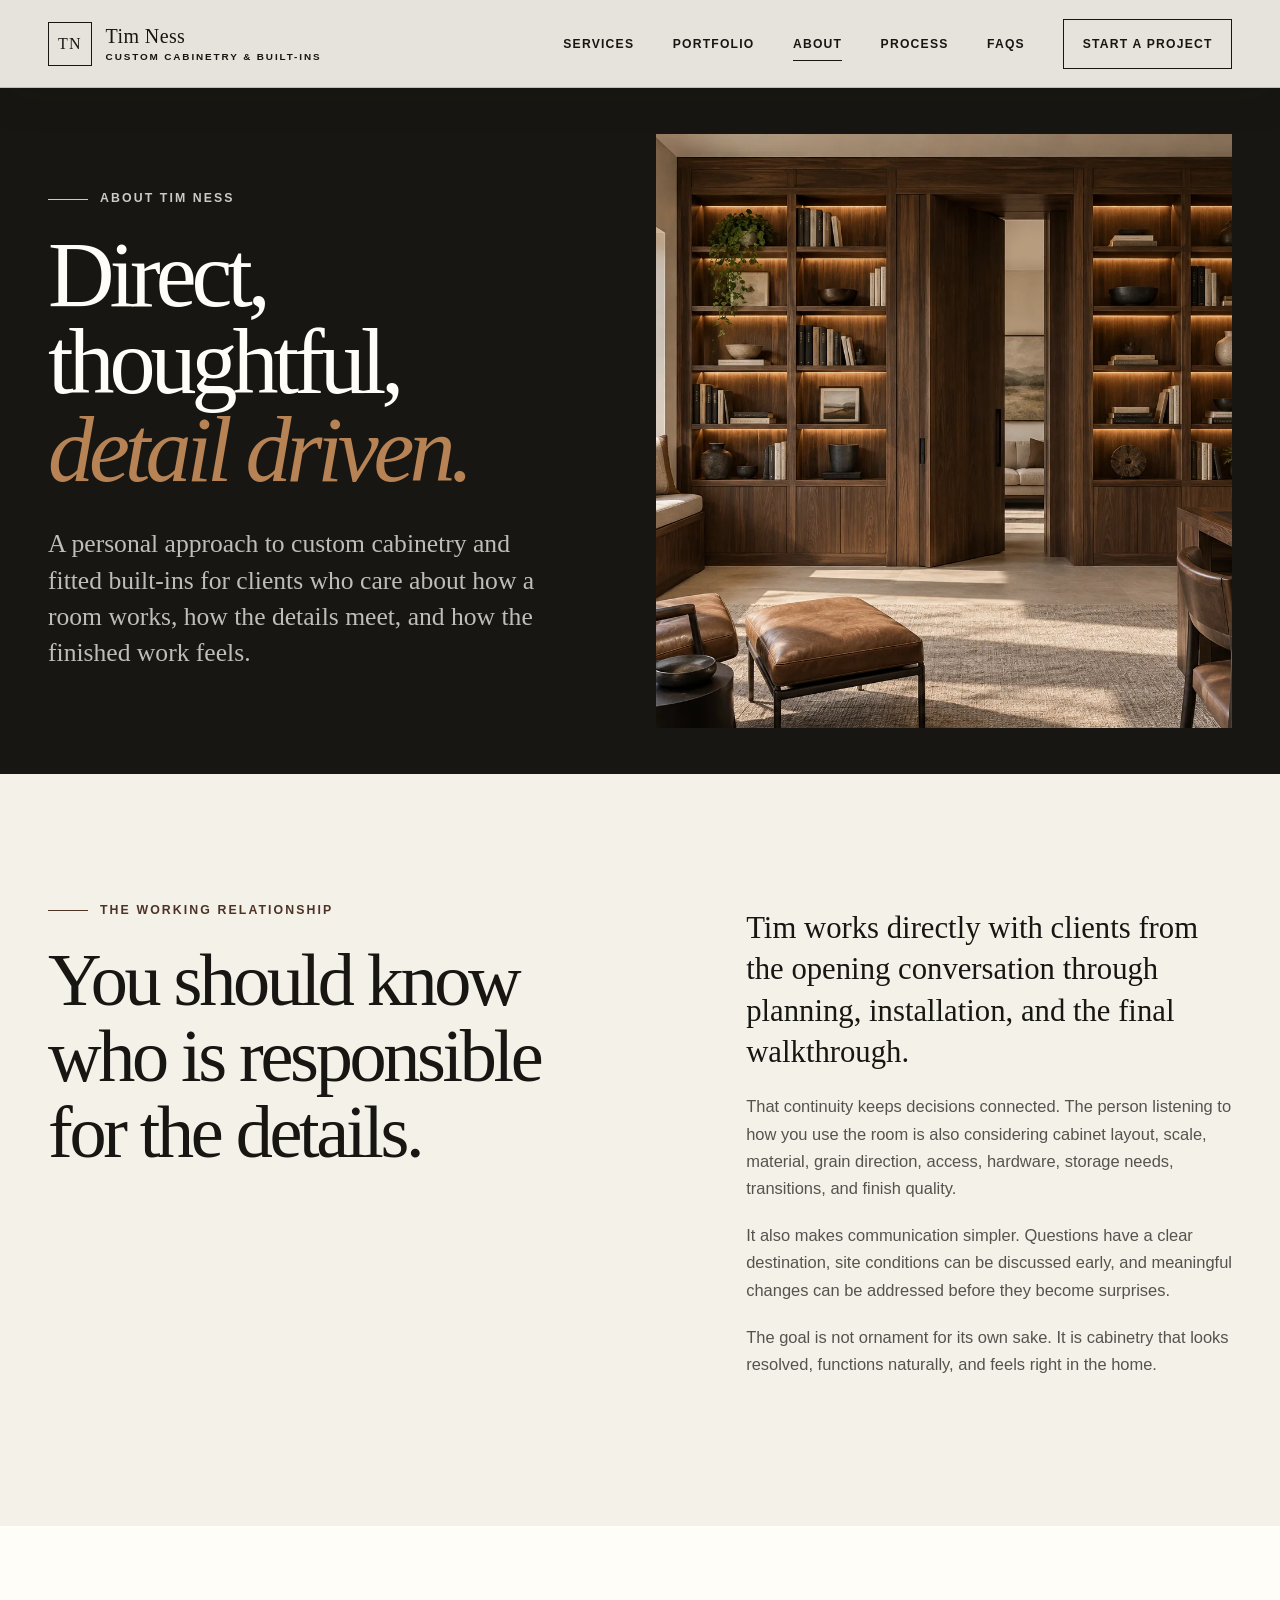
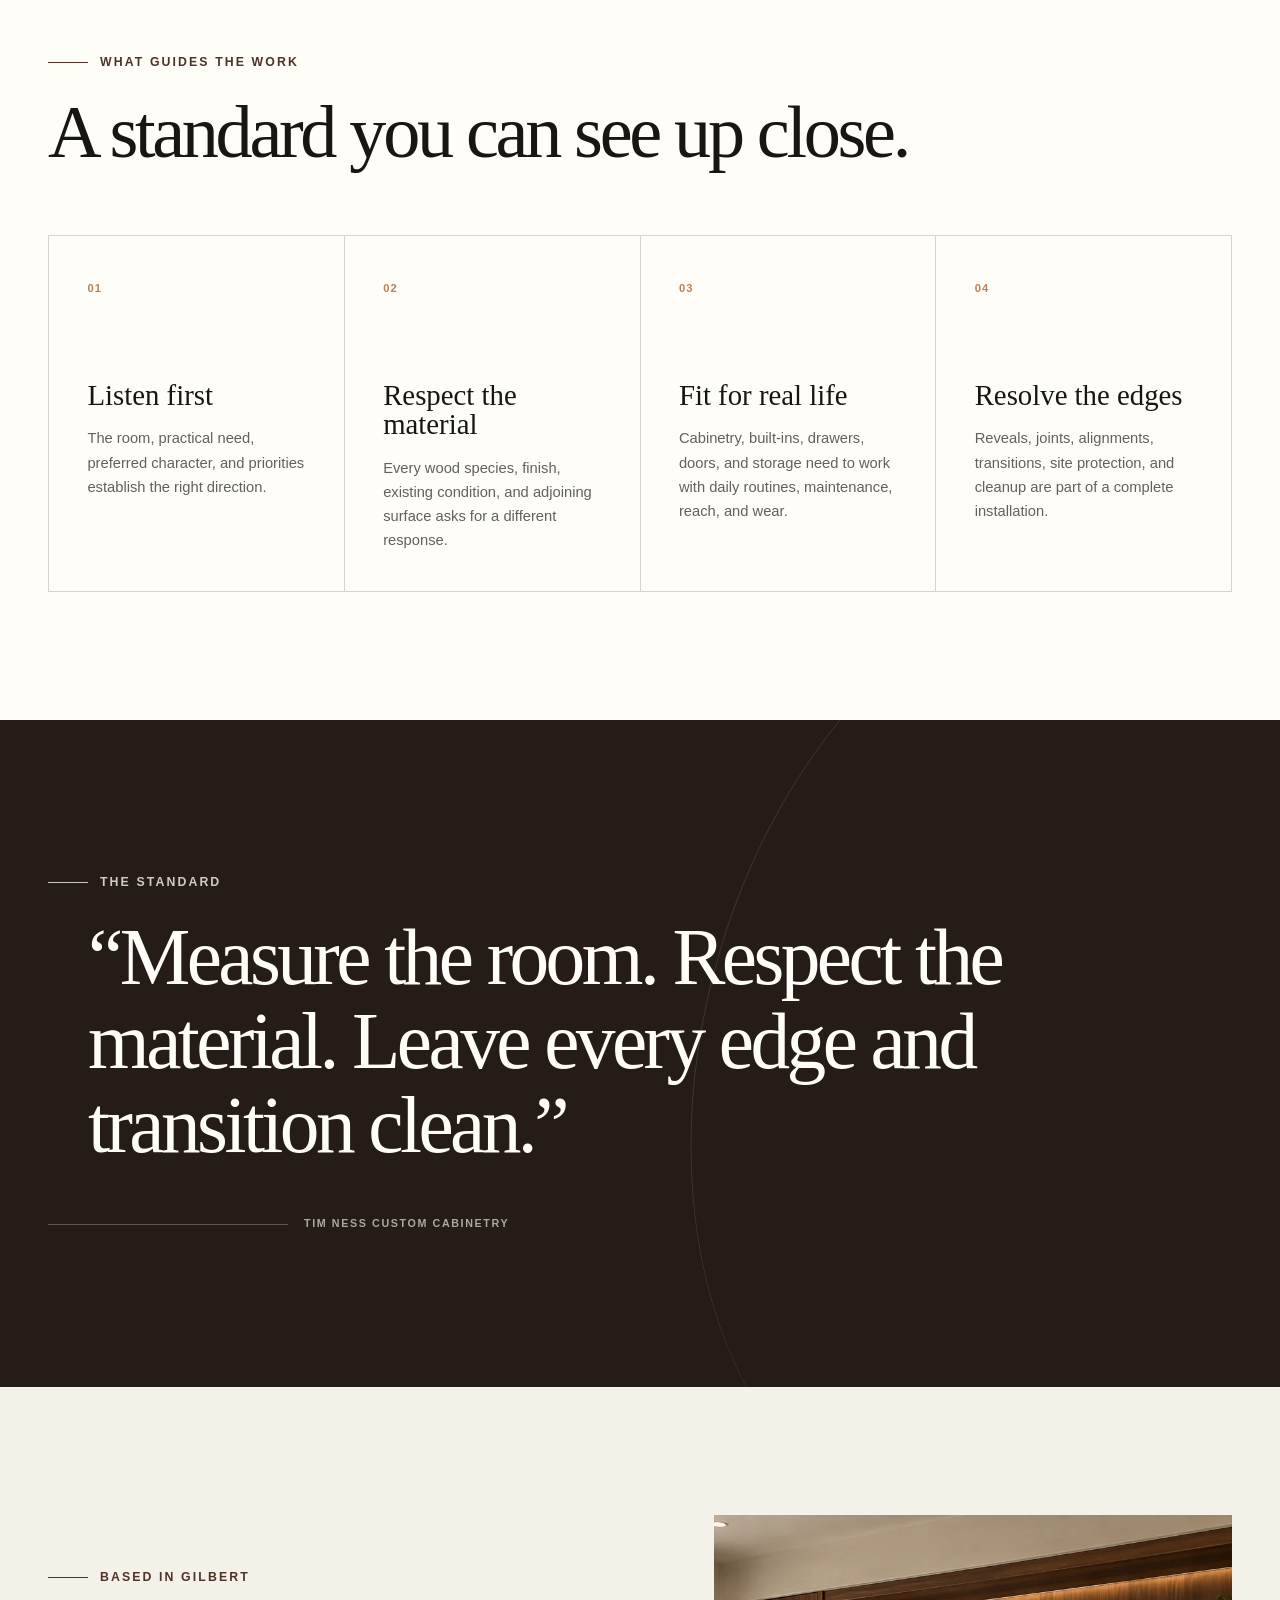
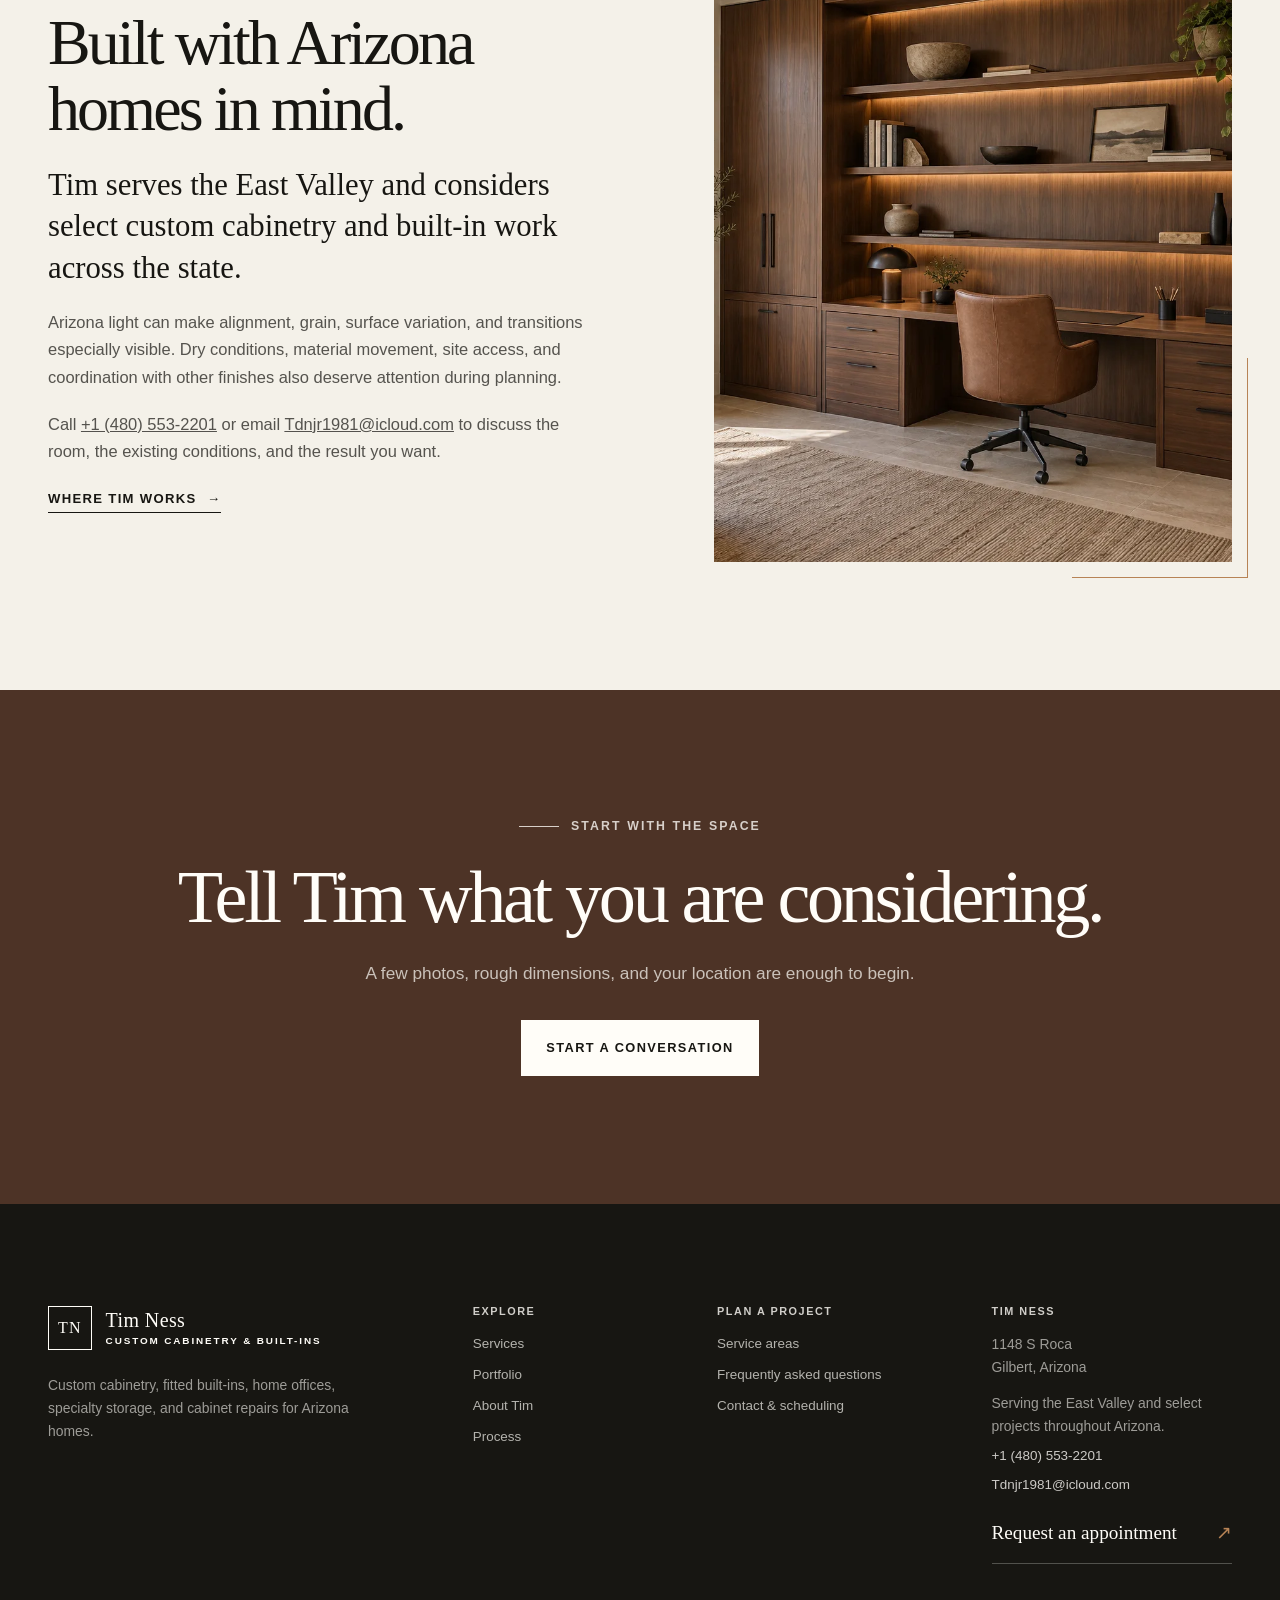
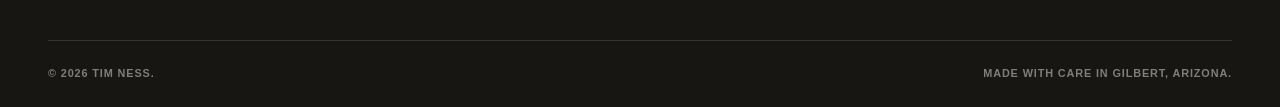
==== commit 640a15d8: "Refocus Tim Ness site on cabinetry" ====
--- a/about/index.html
+++ b/about/index.html
@@ -3,9 +3,9 @@
 <head>
 	<meta charset="UTF-8">
 	<meta name="viewport" content="width=device-width, initial-scale=1">
-	<title>About Tim &#8211; Tim Ness Custom Carpentry</title>
+	<title>About Tim &#8211; Tim Ness Custom Cabinetry</title>
 <meta name='robots' content='noindex, nofollow' />
-<meta name="description" content="Meet Tim Ness and learn about his detail-first approach to custom carpentry and finish work in Arizona."><style id="wp-img-auto-sizes-contain-inline-css">
+<meta name="description" content="Meet Tim Ness and learn about his detail-first approach to custom cabinetry and fitted built-ins in Arizona."><style id="wp-img-auto-sizes-contain-inline-css">
 img:is([sizes=auto i],[sizes^="auto," i]){contain-intrinsic-size:3000px 1500px}
 /*# sourceURL=wp-img-auto-sizes-contain-inline-css */
 </style>
@@ -50,17 +50,18 @@
 <a class="skip-link" href="#main-content">Skip to content</a>
 <header class="site-header" data-site-header>
 	<div class="site-shell header-inner">
-		<a class="brand" href="https://ymemon.github.io/tim-ness-carpentry-preview/" aria-label="Tim Ness Custom Carpentry and Stair Work home">
+		<a class="brand" href="https://ymemon.github.io/tim-ness-carpentry-preview/" aria-label="Tim Ness Custom Cabinetry home">
 			<span class="brand-mark" aria-hidden="true">TN</span>
 			<span class="brand-copy">
 				<strong>Tim Ness</strong>
-				<small>Custom Carpentry & Finish Work</small>
+				<small>Custom Cabinetry &amp; Built-Ins</small>
 			</span>
 		</a>
 
 		<button class="menu-toggle" type="button" aria-expanded="false" aria-controls="site-navigation">
-			<span class="sr-only">Toggle navigation</span>
-			<span></span><span></span>
+			<span class="sr-only" data-menu-assistive-label>Open navigation</span>
+			<span class="menu-toggle-label" data-menu-label aria-hidden="true">Menu</span>
+			<span class="menu-toggle-icon" aria-hidden="true"><span></span><span></span></span>
 		</button>
 
 		<nav class="site-navigation" id="site-navigation" aria-label="Primary navigation">
@@ -78,11 +79,11 @@
 
 
 <main id="main-content">
-	<section class="page-hero page-hero-dark"><div class="site-shell page-hero-grid"><div class="page-hero-copy"><p class="eyebrow eyebrow-light">About Tim Ness</p><h1>Direct, thoughtful,<br><em>detail driven.</em></h1><p class="page-lede">A personal approach to custom carpentry for clients who care about how a room works, how the details meet, and how the finished work feels.</p></div><div class="page-hero-image"><img src="https://ymemon.github.io/tim-ness-carpentry-preview/wp-content/themes/tim-ness-fine-carpentry/assets/images/built-ins-concept.webp" alt="Concept image of walnut built-in cabinetry with integrated seating" width="1536" height="1024" fetchpriority="high"></div></div></section>
-	<section class="section-pad"><div class="site-shell content-split"><div><p class="eyebrow">The working relationship</p><h2>You should know who is responsible for the details.</h2></div><div class="rich-copy"><p class="lead">Tim works directly with clients from the opening conversation through planning, installation, and the final walkthrough.</p><p>That continuity keeps decisions connected. The person listening to how you use the room is also considering scale, material, grain direction, access, hardware, stair geometry, transitions, and finish quality.</p><p>It also makes communication simpler. Questions have a clear destination, site conditions can be discussed early, and meaningful changes can be addressed before they become surprises.</p><p>The goal is not ornament for its own sake. It is work that looks resolved, functions naturally, and feels right in the home.</p></div></div></section>
-	<section class="value-section section-pad"><div class="site-shell"><div class="section-heading"><p class="eyebrow">What guides the work</p><h2>A standard you can see up close.</h2></div><div class="value-grid"><article class="value-card"><span>01</span><h3>Listen first</h3><p>The room, practical need, preferred character, and priorities establish the right direction.</p></article><article class="value-card"><span>02</span><h3>Respect the material</h3><p>Every wood species, finish, existing condition, and adjoining surface asks for a different response.</p></article><article class="value-card"><span>03</span><h3>Fit for real life</h3><p>Cabinetry, stairs, and trim need to work with daily routines, maintenance, reach, and wear.</p></article><article class="value-card"><span>04</span><h3>Resolve the edges</h3><p>Reveals, joints, alignments, transitions, site protection, and cleanup are part of a complete installation.</p></article></div></div></section>
-	<section class="statement" aria-label="Craft statement"><div class="site-shell statement-inner"><p class="eyebrow eyebrow-light">The standard</p><blockquote>&ldquo;Measure the room. Respect the material. Leave every edge and transition clean.&rdquo;</blockquote><div class="statement-rule"><span></span><small>Tim Ness Custom Carpentry</small></div></div></section>
-	<section class="section-pad"><div class="site-shell content-split content-split-image reverse"><div class="split-image"><img src="https://ymemon.github.io/tim-ness-carpentry-preview/wp-content/themes/tim-ness-fine-carpentry/assets/images/portfolio-office-concept.webp" alt="Concept image of a warm custom home office in an Arizona residence" width="1536" height="1024" loading="lazy"></div><div class="split-copy"><p class="eyebrow">Based in Gilbert</p><h2>Built with Arizona homes in mind.</h2><p class="lead">Tim serves the East Valley and considers select custom carpentry work across the state.</p><p>Arizona light can make alignment, grain, surface variation, and transitions especially visible. Dry conditions, material movement, site access, and coordination with other finishes also deserve attention during planning.</p><p>Call <a href="tel:+14805532201">+1 (480) 553-2201</a> or email <a href="mailto:Tdnjr1981@icloud.com">Tdnjr1981@icloud.com</a> to discuss the room, the existing conditions, and the result you want.</p><a class="text-link" href="https://ymemon.github.io/tim-ness-carpentry-preview/service-areas/">Where Tim works <span aria-hidden="true">&rarr;</span></a></div></div></section>
+	<section class="page-hero page-hero-dark"><div class="site-shell page-hero-grid"><div class="page-hero-copy"><p class="eyebrow eyebrow-light">About Tim Ness</p><h1>Direct, thoughtful,<br><em>detail driven.</em></h1><p class="page-lede">A personal approach to custom cabinetry and fitted built-ins for clients who care about how a room works, how the details meet, and how the finished work feels.</p></div><div class="page-hero-image"><img src="https://ymemon.github.io/tim-ness-carpentry-preview/wp-content/themes/tim-ness-fine-carpentry/assets/images/built-ins-concept.webp" alt="Concept image of walnut built-in cabinetry with integrated seating" width="1536" height="1024" fetchpriority="high"></div></div></section>
+	<section class="section-pad"><div class="site-shell content-split"><div><p class="eyebrow">The working relationship</p><h2>You should know who is responsible for the details.</h2></div><div class="rich-copy"><p class="lead">Tim works directly with clients from the opening conversation through planning, installation, and the final walkthrough.</p><p>That continuity keeps decisions connected. The person listening to how you use the room is also considering cabinet layout, scale, material, grain direction, access, hardware, storage needs, transitions, and finish quality.</p><p>It also makes communication simpler. Questions have a clear destination, site conditions can be discussed early, and meaningful changes can be addressed before they become surprises.</p><p>The goal is not ornament for its own sake. It is cabinetry that looks resolved, functions naturally, and feels right in the home.</p></div></div></section>
+	<section class="value-section section-pad"><div class="site-shell"><div class="section-heading"><p class="eyebrow">What guides the work</p><h2>A standard you can see up close.</h2></div><div class="value-grid"><article class="value-card"><span>01</span><h3>Listen first</h3><p>The room, practical need, preferred character, and priorities establish the right direction.</p></article><article class="value-card"><span>02</span><h3>Respect the material</h3><p>Every wood species, finish, existing condition, and adjoining surface asks for a different response.</p></article><article class="value-card"><span>03</span><h3>Fit for real life</h3><p>Cabinetry, built-ins, drawers, doors, and storage need to work with daily routines, maintenance, reach, and wear.</p></article><article class="value-card"><span>04</span><h3>Resolve the edges</h3><p>Reveals, joints, alignments, transitions, site protection, and cleanup are part of a complete installation.</p></article></div></div></section>
+	<section class="statement" aria-label="Craft statement"><div class="site-shell statement-inner"><p class="eyebrow eyebrow-light">The standard</p><blockquote>&ldquo;Measure the room. Respect the material. Leave every edge and transition clean.&rdquo;</blockquote><div class="statement-rule"><span></span><small>Tim Ness Custom Cabinetry</small></div></div></section>
+	<section class="section-pad"><div class="site-shell content-split content-split-image reverse"><div class="split-image"><img src="https://ymemon.github.io/tim-ness-carpentry-preview/wp-content/themes/tim-ness-fine-carpentry/assets/images/portfolio-office-concept.webp" alt="Concept image of a warm custom home office in an Arizona residence" width="1536" height="1024" loading="lazy"></div><div class="split-copy"><p class="eyebrow">Based in Gilbert</p><h2>Built with Arizona homes in mind.</h2><p class="lead">Tim serves the East Valley and considers select custom cabinetry and built-in work across the state.</p><p>Arizona light can make alignment, grain, surface variation, and transitions especially visible. Dry conditions, material movement, site access, and coordination with other finishes also deserve attention during planning.</p><p>Call <a href="tel:+14805532201">+1 (480) 553-2201</a> or email <a href="mailto:Tdnjr1981@icloud.com">Tdnjr1981@icloud.com</a> to discuss the room, the existing conditions, and the result you want.</p><a class="text-link" href="https://ymemon.github.io/tim-ness-carpentry-preview/service-areas/">Where Tim works <span aria-hidden="true">&rarr;</span></a></div></div></section>
 	<section class="page-cta"><div class="site-shell page-cta-inner"><p class="eyebrow eyebrow-light">Start with the space</p><h2>Tell Tim what you are considering.</h2><p>A few photos, rough dimensions, and your location are enough to begin.</p><a class="button button-light" href="https://ymemon.github.io/tim-ness-carpentry-preview/contact/">Start a conversation</a></div></section>
 </main>
 <footer class="site-footer">
@@ -90,9 +91,9 @@
 		<div>
 			<a class="brand brand-light" href="https://ymemon.github.io/tim-ness-carpentry-preview/">
 				<span class="brand-mark" aria-hidden="true">TN</span>
-				<span class="brand-copy"><strong>Tim Ness</strong><small>Custom Carpentry & Finish Work</small></span>
+				<span class="brand-copy"><strong>Tim Ness</strong><small>Custom Cabinetry &amp; Built-Ins</small></span>
 			</a>
-			<p>Custom cabinetry, built-ins, stairs, railings, and finish work for Arizona homes.</p>
+			<p>Custom cabinetry, fitted built-ins, home offices, specialty storage, and cabinet repairs for Arizona homes.</p>
 		</div>
 		<div>
 			<h2>Explore</h2>
